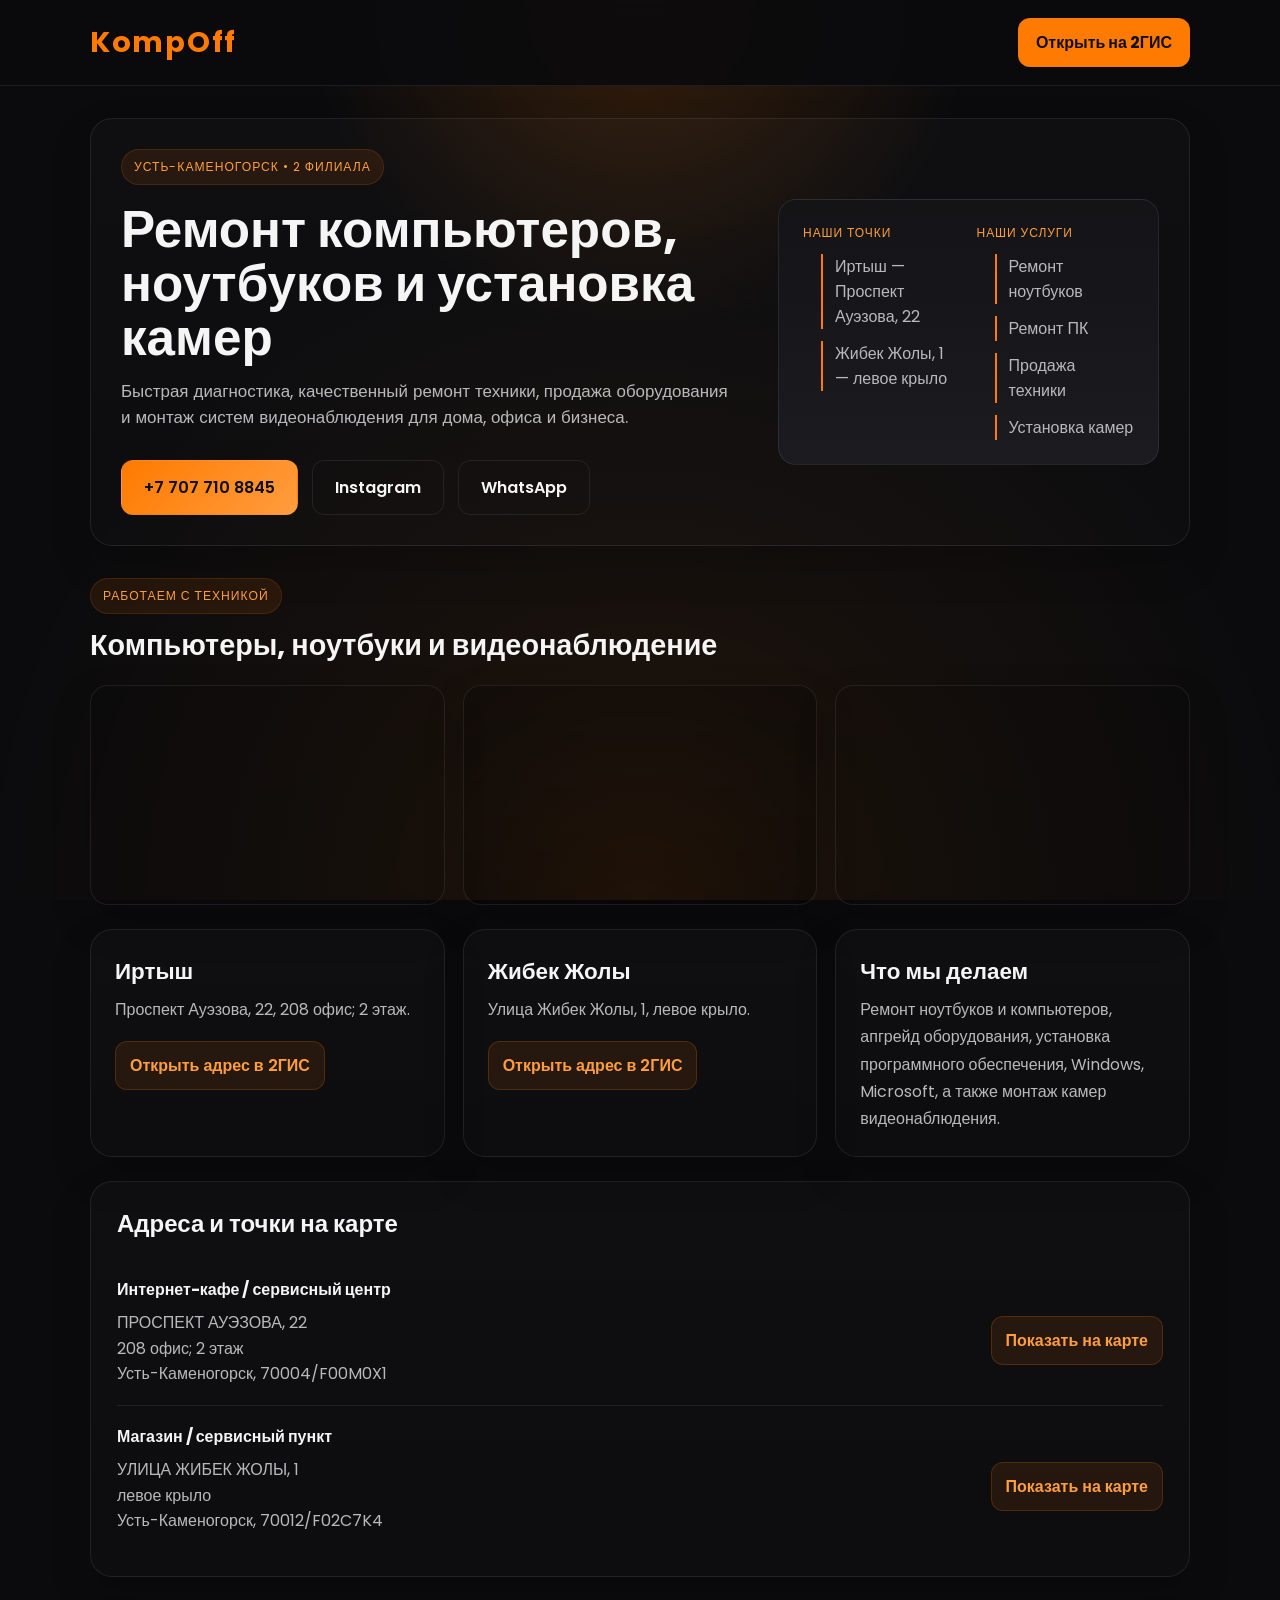
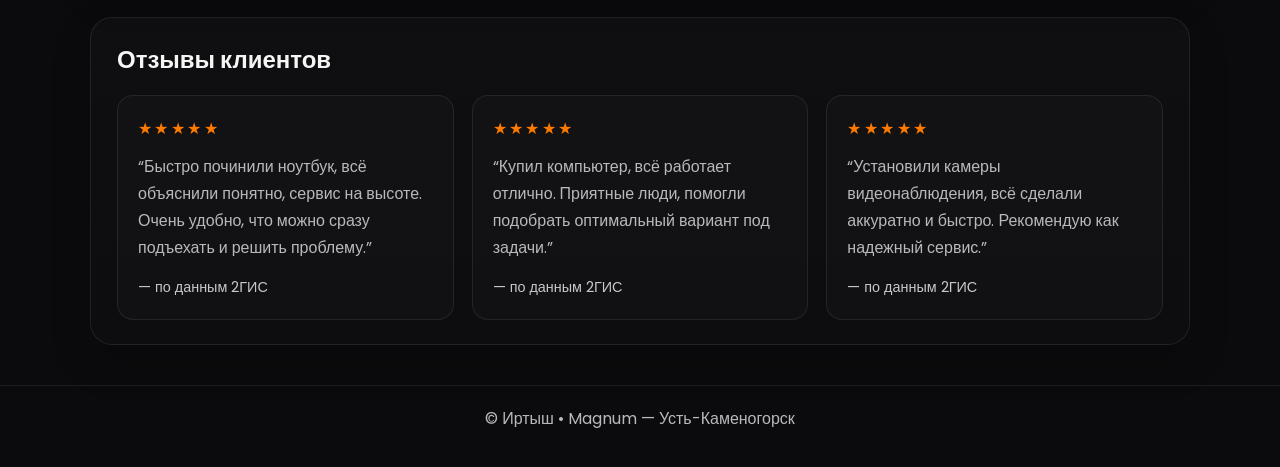
==== index.html @ 5b7d8a57 "Add files via upload" ====
<!doctype html>
<html lang="ru">
<head>
  <meta charset="utf-8">
  <meta name="viewport" content="width=device-width, initial-scale=1">
  <title>KompOff</title>
  <link rel="preconnect" href="https://fonts.googleapis.com">
  <link rel="preconnect" href="https://fonts.gstatic.com" crossorigin>
  <link href="https://fonts.googleapis.com/css2?family=Poppins:wght@300;400;600;700&display=swap" rel="stylesheet">
  <link rel="stylesheet" href="styles.css">
</head>
<body>
  <header class="topbar">
    <div class="container nav">
      <div class="brand">KompOff</div>
      <a class="call-btn" href="https://go.2gis.com/ii20y" target="_blank" rel="noreferrer">Открыть на 2ГИС</a>
    </div>
  </header>

  <main class="container">
    <section class="hero card">
      <div class="hero-copy">
        <span class="tag">Усть-Каменогорск • 2 филиала</span>
        <h1>Ремонт компьютеров, ноутбуков и установка камер</h1>
        <p>
          Быстрая диагностика, качественный ремонт техники, продажа оборудования и монтаж систем видеонаблюдения для дома, офиса и бизнеса.
        </p>
        <div class="actions">
          <a class="btn primary" href="tel:+77077108845">+7 707 710 8845</a>
          <a class="btn secondary" href="https://www.instagram.com/kompoff_ukg?igsi=MTZrczJrdXZyaGUwdg==" target="_blank" rel="noreferrer">Instagram</a>
          <a class="btn secondary" href="http://wa.me/77077108845" target="_blank" rel="noreferrer">WhatsApp</a>
        </div>
      </div>
      <div class="hero-panel">
        <div class="panel-box split">
          <div class="points">
            <div class="mini-label">Наши точки</div>
            <ul>
              <li>Иртыш — Проспект Ауэзова, 22</li>
              <li>Жибек Жолы, 1 — левое крыло</li>
            </ul>
          </div>
          <div class="services-list">
            <div class="mini-label">Наши услуги</div>
            <ul>
              <li>Ремонт ноутбуков</li>
              <li>Ремонт ПК</li>
              <li>Продажа техники</li>
              <li>Установка камер</li>
            </ul>
          </div>
        </div>
      </div>
    </section>

    <section class="gallery-wrap">
      <div class="section-heading">
        <span class="tag">Работаем с техникой</span>
        <h2>Компьютеры, ноутбуки и видеонаблюдение</h2>
      </div>
      <div class="gallery-grid">
        <div class="gallery-card image-card image-one"></div>
        <div class="gallery-card image-card image-two"></div>
        <div class="gallery-card image-card image-three"></div>
      </div>
    </section>

    <section class="cards-grid">
      <article class="card feature">
        <h3>Иртыш</h3>
        <p>Проспект Ауэзова, 22, 208 офис; 2 этаж.</p>
        <a class="mini-link" href="https://go.2gis.com/ii20y" target="_blank" rel="noreferrer">Открыть адрес в 2ГИС</a>
      </article>
      <article class="card feature">
        <h3>Жибек Жолы</h3>
        <p>Улица Жибек Жолы, 1, левое крыло.</p>
        <a class="mini-link" href="https://go.2gis.com/LLdqb" target="_blank" rel="noreferrer">Открыть адрес в 2ГИС</a>
      </article>
      <article class="card feature">
        <h3>Что мы делаем</h3>
        <p>Ремонт ноутбуков и компьютеров, апгрейд оборудования, установка программного обеспечения, Windows, Microsoft, а также монтаж камер видеонаблюдения.</p>
      </article>
    </section>

    <section class="card location-box">
      <h2>Адреса и точки на карте</h2>

      <div class="location-item">
        <div>
          <strong>Интернет-кафе / сервисный центр</strong>
          <p>ПРОСПЕКТ АУЭЗОВА, 22<br>208 офис; 2 этаж<br>Усть-Каменогорск, 70004/F00M0X1</p>
        </div>
        <a class="map-btn" href="https://go.2gis.com/ii20y" target="_blank" rel="noreferrer">Показать на карте</a>
      </div>

      <div class="location-item">
        <div>
          <strong>Магазин / сервисный пункт</strong>
          <p>УЛИЦА ЖИБЕК ЖОЛЫ, 1<br>левое крыло<br>Усть-Каменогорск, 70012/F02C7K4</p>
        </div>
        <a class="map-btn" href="https://go.2gis.com/LLdqb" target="_blank" rel="noreferrer">Показать на карте</a>
      </div>
    </section>

    <section class="card reviews-box">
      <h2>Отзывы клиентов</h2>
      <div class="reviews-grid">
        <article class="review-card">
          <div class="stars">★★★★★</div>
          <p>“Быстро починили ноутбук, всё объяснили понятно, сервис на высоте. Очень удобно, что можно сразу подъехать и решить проблему.”</p>
          <span>— по данным 2ГИС</span>
        </article>
        <article class="review-card">
          <div class="stars">★★★★★</div>
          <p>“Купил компьютер, всё работает отлично. Приятные люди, помогли подобрать оптимальный вариант под задачи.”</p>
          <span>— по данным 2ГИС</span>
        </article>
        <article class="review-card">
          <div class="stars">★★★★★</div>
          <p>“Установили камеры видеонаблюдения, всё сделали аккуратно и быстро. Рекомендую как надежный сервис.”</p>
          <span>— по данным 2ГИС</span>
        </article>
      </div>
    </section>
  </main>

  <footer class="footer">
    <div class="container">© Иртыш • Magnum — Усть-Каменогорск</div>
  </footer>

  <script src="script.js"></script>
</body>
</html>
---- styles.css ----
:root {
  --bg: #0b0b0d;
  --panel: #141417;
  --panel-2: #1b1b20;
  --text: #f5f5f5;
  --muted: #b9b9bc;
  --accent: #ff7a00;
  --accent-2: #ff9d3f;
  --line: rgba(255,255,255,0.08);
}

* { box-sizing: border-box; }

html, body {
  margin: 0;
  min-height: 100%;
  background: var(--bg);
  color: var(--text);
  font-family: 'Poppins', sans-serif;
}

body {
  background:
    radial-gradient(circle at bottom, rgba(255,122,0,0.14), rgba(255,122,0,0.06) 20%, transparent 60%),
    radial-gradient(circle at top, rgba(255,122,0,0.18), transparent 30%),
    var(--bg);
  background-attachment: fixed;
}

.container {
  width: min(1100px, calc(100% - 32px));
  margin: 0 auto;
}

.topbar {
  border-bottom: 1px solid var(--line);
  background: rgba(11,11,13,0.9);
  position: sticky;
  top: 0;
  backdrop-filter: blur(10px);
}

.nav {
  display: flex;
  align-items: center;
  justify-content: space-between;
  padding: 18px 0;
}

.brand {
  font-size: 1.8rem;
  font-weight: 700;
  letter-spacing: 0.06em;
  color: var(--accent);
}

.call-btn, .btn, .map-btn, .mini-link {
  display: inline-flex;
  align-items: center;
  justify-content: center;
  text-decoration: none;
  border-radius: 12px;
  transition: transform 0.2s ease, opacity 0.2s ease;
}

.call-btn {
  background: var(--accent);
  color: #111;
  font-weight: 700;
  padding: 12px 18px;
}

.btn {
  padding: 14px 22px;
  font-weight: 600;
  border: 1px solid transparent;
}

.primary {
  background: linear-gradient(135deg, var(--accent), var(--accent-2));
  color: #111;
}

.secondary {
  color: var(--text);
  background: transparent;
  border-color: var(--line);
}

.map-btn, .mini-link {
  background: rgba(255, 122, 0, 0.1);
  color: var(--accent-2);
  border: 1px solid rgba(255, 122, 0, 0.2);
  padding: 11px 14px;
  font-weight: 600;
  margin-top: 16px;
}

.call-btn:hover, .btn:hover, .map-btn:hover, .mini-link:hover {
  transform: translateY(-1px);
}

.card {
  background: linear-gradient(180deg, rgba(255,255,255,0.02), rgba(255,255,255,0.01));
  border: 1px solid var(--line);
  border-radius: 22px;
  box-shadow: 0 18px 40px rgba(0,0,0,0.18);
}

.hero {
  margin-top: 32px;
  display: grid;
  grid-template-columns: 1.5fr 0.9fr;
  gap: 22px;
  padding: 30px;
}

.tag {
  display: inline-block;
  background: rgba(255,122,0,0.1);
  color: var(--accent-2);
  border: 1px solid rgba(255,122,0,0.15);
  border-radius: 999px;
  padding: 8px 12px;
  font-size: 0.76rem;
  letter-spacing: 0.08em;
  text-transform: uppercase;
}

.hero-copy h1 {
  font-size: clamp(2.4rem, 4vw, 4rem);
  line-height: 1.05;
  margin: 18px 0 14px;
}

.hero-copy p {
  margin: 0;
  color: var(--muted);
  max-width: 620px;
  font-size: 1.06rem;
}

.actions {
  display: flex;
  flex-wrap: wrap;
  gap: 14px;
  margin-top: 30px;
}

.hero-panel {
  display: flex;
  align-items: center;
  justify-content: center;
}

.panel-box {
  width: 100%;
  background: linear-gradient(180deg, var(--panel), var(--panel-2));
  border: 1px solid var(--line);
  border-radius: 18px;
  padding: 24px;
}

.panel-box.split{display:flex;gap:16px;align-items:flex-start}
.panel-box.split .points,.panel-box.split .services-list{flex:1}
.panel-box.split ul{margin:0;padding-left:18px;color:var(--muted)}

.mini-label {
  color: var(--accent-2);
  text-transform: uppercase;
  letter-spacing: 0.08em;
  font-size: 0.75rem;
  margin-bottom: 12px;
}

.panel-box ul {
  list-style: none;
  padding: 0;
  margin: 0;
  display: grid;
  gap: 12px;
  color: var(--text);
}

.panel-box li {
  border-left: 2px solid var(--accent);
  padding-left: 12px;
  color: var(--muted);
}

.cards-grid {
  display: grid;
  grid-template-columns: repeat(3, minmax(0, 1fr));
  gap: 18px;
  margin-top: 24px;
}

.gallery-wrap {
  margin-top: 32px;
}

.section-heading {
  margin-bottom: 18px;
}

.section-heading h2 {
  margin: 10px 0 0;
  font-size: clamp(1.8rem, 2vw, 2.6rem);
}

.gallery-grid {
  display: grid;
  grid-template-columns: repeat(3, minmax(0, 1fr));
  gap: 18px;
}

.image-card {
  min-height: 220px;
  border-radius: 18px;
  border: 1px solid var(--line);
  background-size: cover;
  background-position: center;
  box-shadow: 0 18px 40px rgba(0,0,0,0.18);
}

.image-one {
  background-image: linear-gradient(rgba(0,0,0,0.08), rgba(0,0,0,0.12)), url('https://masterpiecer-images.s3.yandex.net/6a438fa2766911eea7923a7ca4cc1bdc:upscaled');
}

.image-two {
  background-image: linear-gradient(rgba(0,0,0,0.18), rgba(0,0,0,0.30)), url('https://images.unsplash.com/photo-1517433456452-f9633a875f6f?auto=format&fit=crop&w=900&q=80');
}

.image-three {
  background-image: linear-gradient(rgba(0,0,0,0.08), rgba(0,0,0,0.12)), url('https://mobile-review.com/all/wp-content/uploads/2021/08/foto-cam-3.jpg');
}

.feature {
  padding: 24px;
}

.feature h3 {
  margin-top: 0;
  margin-bottom: 8px;
  font-size: 1.4rem;
}

.feature p {
  margin: 0;
  color: var(--muted);
  line-height: 1.7;
}

.mini-link {
  display: inline-block;
  margin-top: 18px;
}

.location-box,
.reviews-box {
  margin: 24px 0 40px;
  padding: 24px 26px;
}

.location-box h2,
.reviews-box h2 {
  margin-top: 0;
  margin-bottom: 18px;
}

.location-item {
  display: flex;
  justify-content: space-between;
  align-items: center;
  gap: 18px;
  padding: 18px 0;
  border-top: 1px solid var(--line);
}

.location-item:first-of-type {
  border-top: 0;
}

.location-item p {
  margin: 8px 0 0;
  color: var(--muted);
  line-height: 1.6;
}

.reviews-grid {
  display: grid;
  grid-template-columns: repeat(3, minmax(0, 1fr));
  gap: 18px;
}

.review-card {
  background: rgba(255,255,255,0.02);
  border: 1px solid var(--line);
  border-radius: 16px;
  padding: 20px;
}

.stars {
  color: var(--accent);
  letter-spacing: 0.15em;
  margin-bottom: 12px;
}

.review-card p {
  color: var(--muted);
  line-height: 1.7;
  margin: 0 0 12px;
}

.review-card span {
  color: var(--text);
  font-size: 0.9rem;
  opacity: 0.8;
}

.contact-box h2 {
  margin-top: 0;
  margin-bottom: 18px;
}

.contact-row {
  display: flex;
  align-items: center;
  justify-content: space-between;
  gap: 18px;
  padding: 14px 0;
  border-top: 1px solid var(--line);
}

.contact-row:first-of-type {
  border-top: none;
}

.contact-row span {
  color: var(--muted);
  min-width: 120px;
}

.contact-row a, .contact-row strong {
  color: var(--text);
  text-decoration: none;
  font-weight: 600;
}

.contact-row button {
  background: var(--accent);
  color: #111;
  border: none;
  border-radius: 10px;
  padding: 10px 14px;
  font-weight: 700;
  cursor: pointer;
}

.footer {
  border-top: 1px solid var(--line);
  padding: 20px 0 36px;
  color: var(--muted);
  text-align: center;
}

@media (max-width: 760px) {
  .hero {
    grid-template-columns: 1fr;
    padding: 22px 18px;
  }

  .cards-grid,
  .gallery-grid,
  .reviews-grid {
    grid-template-columns: 1fr;
  }

  .location-item {
    flex-direction: column;
    align-items: flex-start;
    gap: 12px;
  }

  .brand {
    font-size: 1.4rem;
  }
}
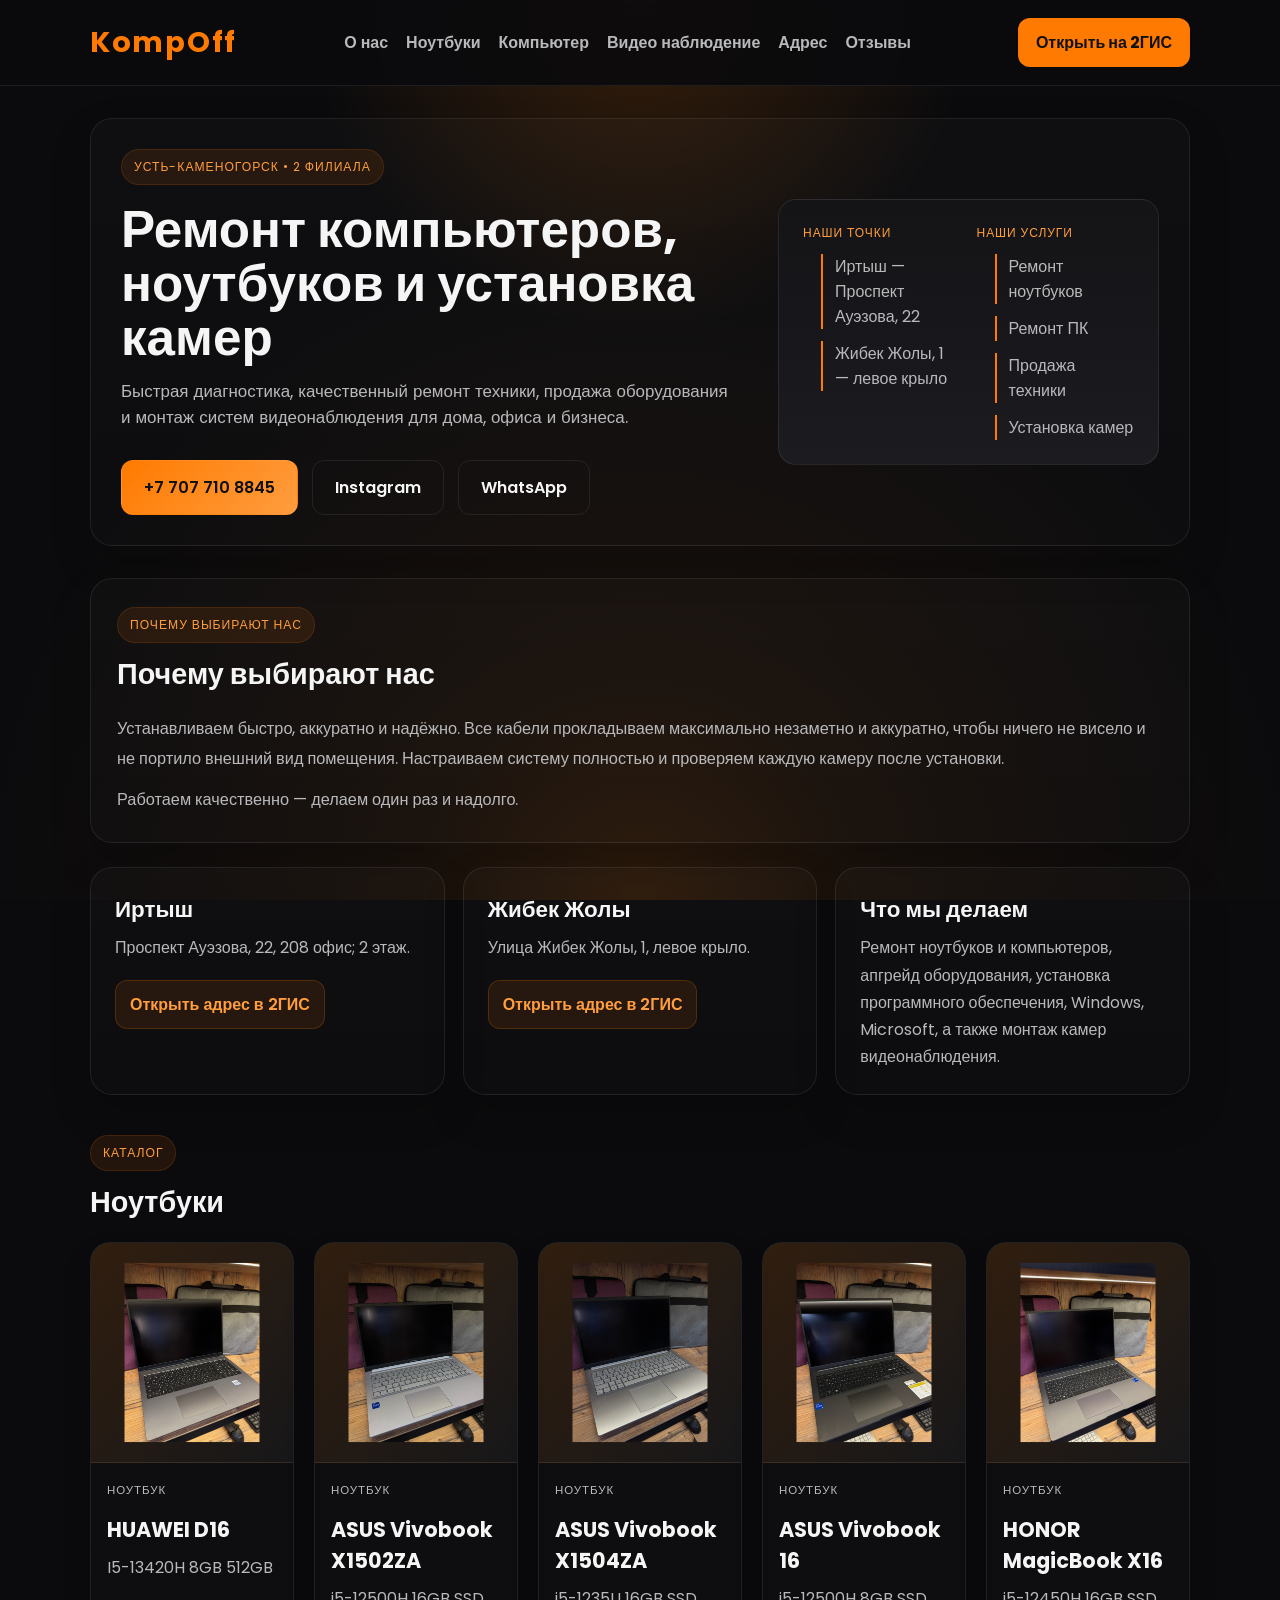
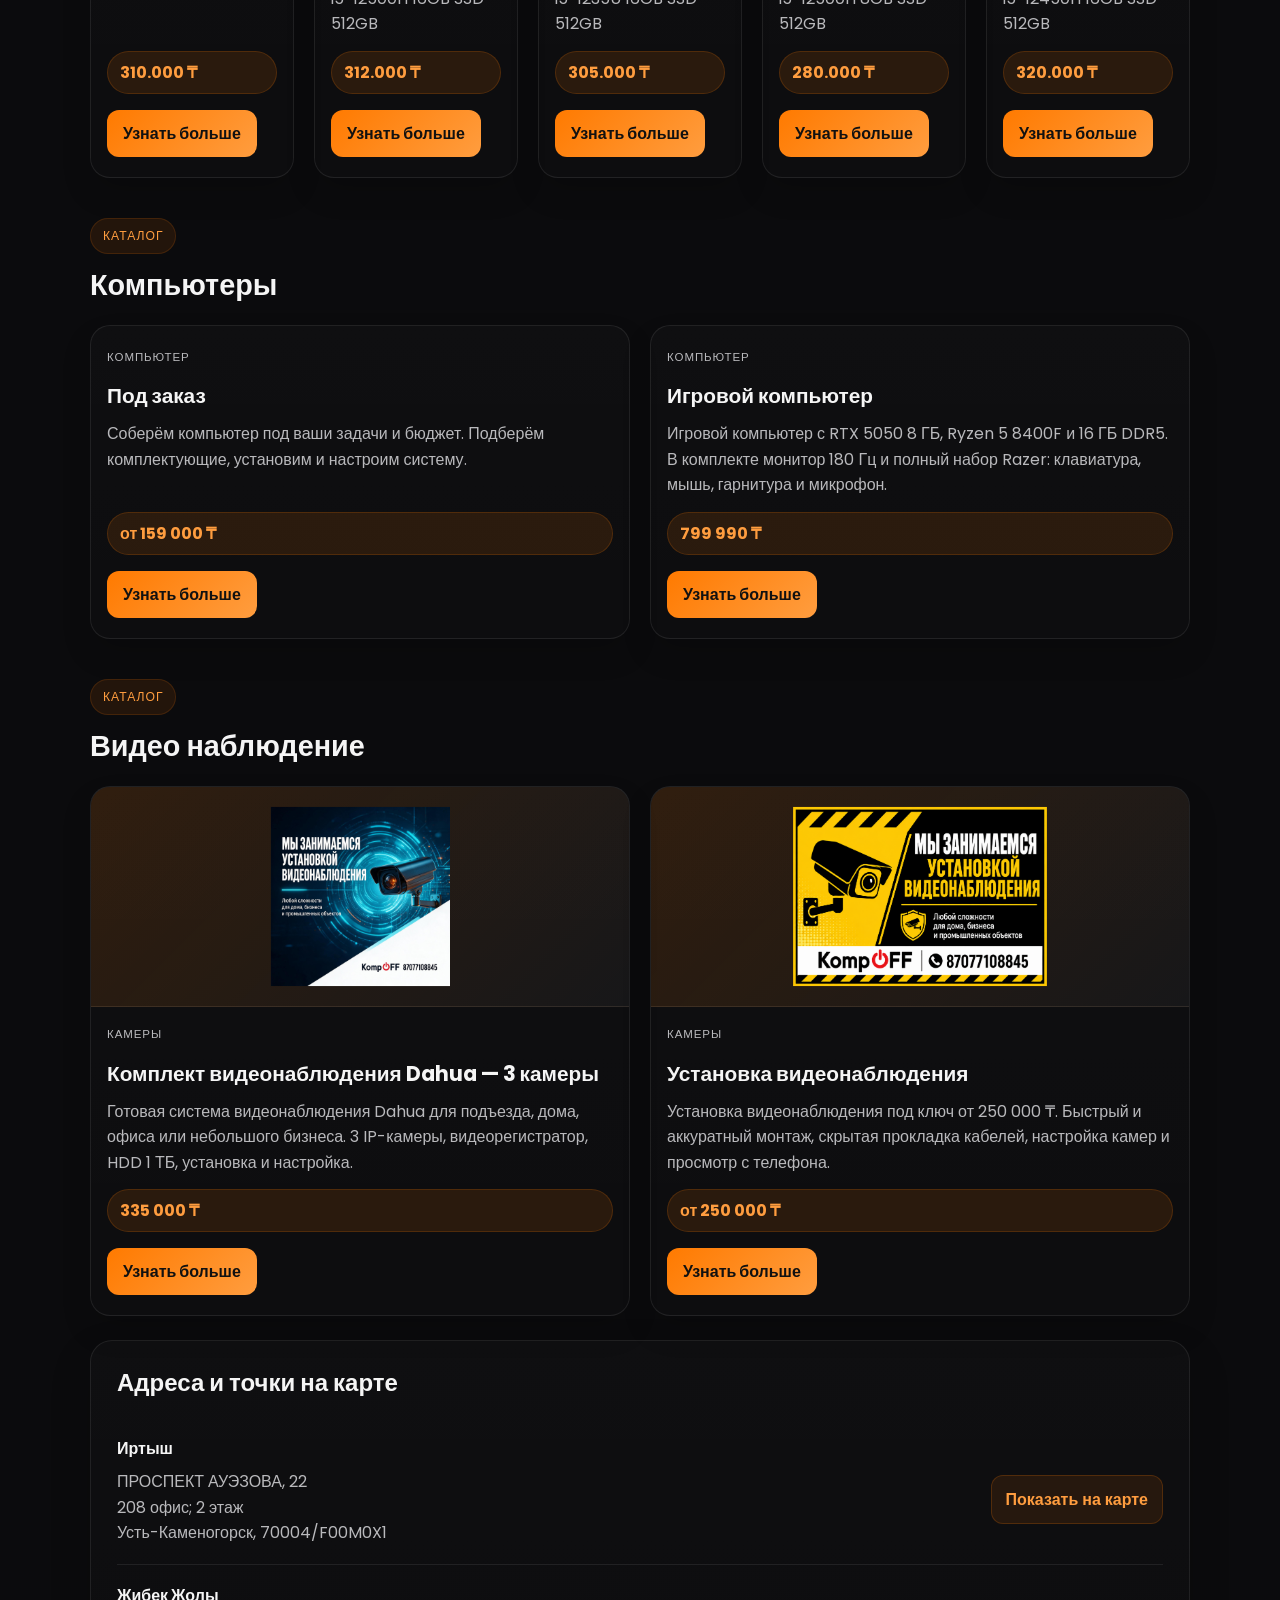
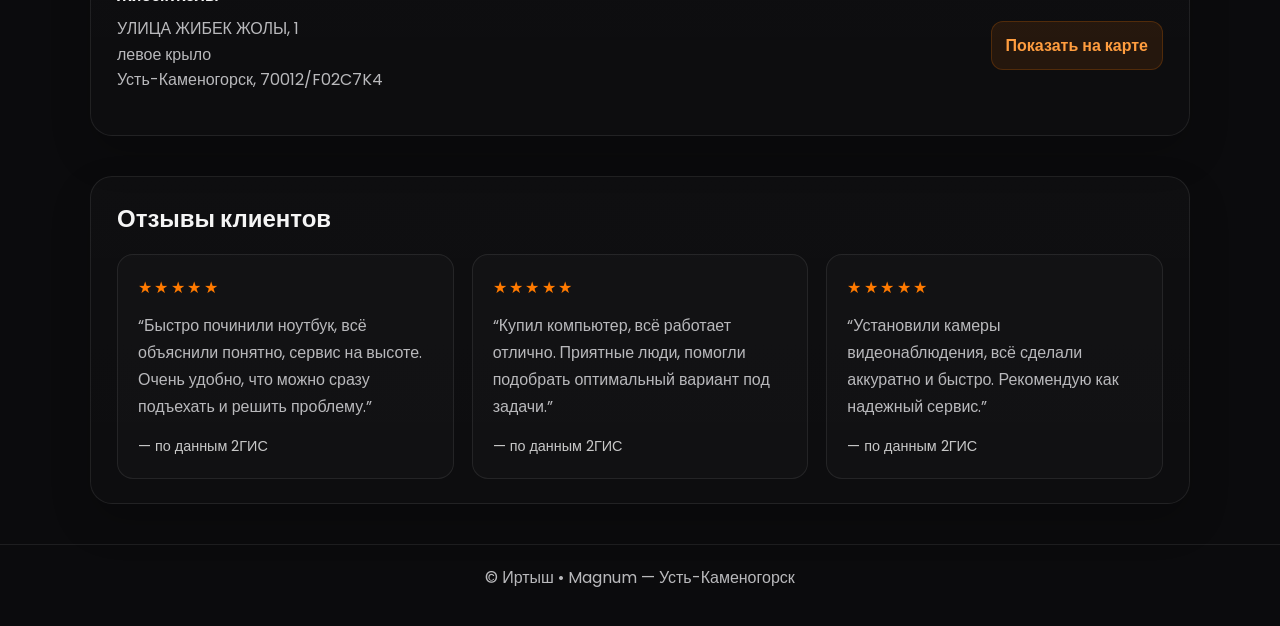
==== commit 06749d25: "Add files via upload" ====
--- a/index.html
+++ b/index.html
@@ -13,12 +13,20 @@
   <header class="topbar">
     <div class="container nav">
       <div class="brand">KompOff</div>
+      <nav class="main-nav" aria-label="Основная навигация">
+        <a href="#about">О нас</a>
+        <a href="#laptops">Ноутбуки</a>
+        <a href="#computers">Компьютер</a>
+        <a href="#cctv">Видео наблюдение</a>
+        <a href="#location">Адрес</a>
+        <a href="#reviews">Отзывы</a>
+      </nav>
       <a class="call-btn" href="https://go.2gis.com/ii20y" target="_blank" rel="noreferrer">Открыть на 2ГИС</a>
     </div>
   </header>
 
   <main class="container">
-    <section class="hero card">
+    <section id="about" class="hero card">
       <div class="hero-copy">
         <span class="tag">Усть-Каменогорск • 2 филиала</span>
         <h1>Ремонт компьютеров, ноутбуков и установка камер</h1>
@@ -53,15 +61,15 @@
       </div>
     </section>
 
-    <section class="gallery-wrap">
-      <div class="section-heading">
-        <span class="tag">Работаем с техникой</span>
-        <h2>Компьютеры, ноутбуки и видеонаблюдение</h2>
-      </div>
-      <div class="gallery-grid">
-        <div class="gallery-card image-card image-one"></div>
-        <div class="gallery-card image-card image-two"></div>
-        <div class="gallery-card image-card image-three"></div>
+    <section class="card why-us">
+
+      <div class="section-heading">
+        <span class="tag">Почему выбирают нас</span>
+        <h2>Почему выбирают нас</h2>
+      </div>
+      <div class="why-us-content">
+        <p>Устанавливаем быстро, аккуратно и надёжно. Все кабели прокладываем максимально незаметно и аккуратно, чтобы ничего не висело и не портило внешний вид помещения. Настраиваем систему полностью и проверяем каждую камеру после установки.</p>
+        <p>Работаем качественно — делаем один раз и надолго.</p>
       </div>
     </section>
 
@@ -69,12 +77,12 @@
       <article class="card feature">
         <h3>Иртыш</h3>
         <p>Проспект Ауэзова, 22, 208 офис; 2 этаж.</p>
-        <a class="mini-link" href="https://go.2gis.com/ii20y" target="_blank" rel="noreferrer">Открыть адрес в 2ГИС</a>
+        <a class="mini-link" href="https://go.2gis.com/LLdqb" target="_blank" rel="noreferrer">Открыть адрес в 2ГИС</a>
       </article>
       <article class="card feature">
         <h3>Жибек Жолы</h3>
         <p>Улица Жибек Жолы, 1, левое крыло.</p>
-        <a class="mini-link" href="https://go.2gis.com/LLdqb" target="_blank" rel="noreferrer">Открыть адрес в 2ГИС</a>
+        <a class="mini-link" href="https://go.2gis.com/ii20y" target="_blank" rel="noreferrer">Открыть адрес в 2ГИС</a>
       </article>
       <article class="card feature">
         <h3>Что мы делаем</h3>
@@ -82,27 +90,183 @@
       </article>
     </section>
 
-    <section class="card location-box">
+    <section id="laptops" class="product-section">
+      <div class="section-heading">
+        <span class="tag">Каталог</span>
+        <h2>Ноутбуки</h2>
+      </div>
+
+      <div class="product-grid product-grid-laptops">
+        <article class="product-card">
+          <div class="product-image">
+            <img class="product-photo" src="assets/IMG_2234.jpg" alt="HUAWEI D16">
+          </div>
+          <div class="product-meta">
+            <p class="product-label">Ноутбук</p>
+            <h3>HUAWEI D16</h3>
+            <p>I5-13420H 8GB 512GB</p>
+            <div class="product-price">310.000 ₸</div>
+            <div class="product-actions">
+              <a class="product-btn" href="huawei-d16.html">Узнать больше</a>
+            </div>
+          </div>
+        </article>
+
+        <article class="product-card">
+          <div class="product-image">
+            <img class="product-photo" src="assets/IMG_2233.jpg" alt="ASUS Vivobook X1502ZA">
+          </div>
+          <div class="product-meta">
+            <p class="product-label">Ноутбук</p>
+            <h3>ASUS Vivobook X1502ZA</h3>
+            <p>i5-12500H 16GB SSD 512GB</p>
+            <div class="product-price">312.000 ₸</div>
+            <div class="product-actions">
+              <a class="product-btn" href="asus-vivobook-x1502za.html">Узнать больше</a>
+            </div>
+          </div>
+        </article>
+
+        <article class="product-card">
+          <div class="product-image">
+            <img class="product-photo" src="assets/IMG_2231.jpg" alt="ASUS Vivobook X1504ZA">
+          </div>
+          <div class="product-meta">
+            <p class="product-label">Ноутбук</p>
+            <h3>ASUS Vivobook X1504ZA</h3>
+            <p>i5-1235U 16GB SSD 512GB</p>
+            <div class="product-price">305.000 ₸</div>
+            <div class="product-actions">
+              <a class="product-btn" href="asus-vivobook-x1504za.html">Узнать больше</a>
+            </div>
+          </div>
+        </article>
+
+        <article class="product-card">
+          <div class="product-image">
+            <img class="product-photo" src="assets/IMG_2229.jpg" alt="ASUS Vivobook 16">
+          </div>
+          <div class="product-meta">
+            <p class="product-label">Ноутбук</p>
+            <h3>ASUS Vivobook 16</h3>
+            <p>i5-12500H 8GB SSD 512GB</p>
+            <div class="product-price">280.000 ₸</div>
+            <div class="product-actions">
+              <a class="product-btn" href="asus-vivobook-16.html">Узнать больше</a>
+            </div>
+          </div>
+        </article>
+
+        <article class="product-card">
+          <div class="product-image">
+            <img class="product-photo" src="assets/IMG_2228.jpg" alt="HONOR MagicBook X16">
+          </div>
+          <div class="product-meta">
+            <p class="product-label">Ноутбук</p>
+            <h3>HONOR MagicBook X16</h3>
+            <p>i5-12450H 16GB SSD 512GB</p>
+            <div class="product-price">320.000 ₸</div>
+            <div class="product-actions">
+              <a class="product-btn" href="honor-magicbook-x16.html">Узнать больше</a>
+            </div>
+          </div>
+        </article>
+      </div>
+    </section>
+
+    <section id="computers" class="product-section">
+      <div class="section-heading">
+        <span class="tag">Каталог</span>
+        <h2>Компьютеры</h2>
+      </div>
+
+      <div class="product-grid product-grid-computers">
+        <article class="product-card product-card-text-only">
+          <div class="product-meta">
+            <p class="product-label">Компьютер</p>
+            <h3>Под заказ</h3>
+            <p>Соберём компьютер под ваши задачи и бюджет. Подберём комплектующие, установим и настроим систему.</p>
+            <div class="product-price">от 159 000 ₸</div>
+            <div class="product-actions">
+              <a class="product-btn" href="computer-pod-zakaz.html">Узнать больше</a>
+            </div>
+          </div>
+        </article>
+
+        <article class="product-card product-card-text-only">
+          <div class="product-meta">
+            <p class="product-label">Компьютер</p>
+            <h3>Игровой компьютер</h3>
+            <p>Игровой компьютер с RTX 5050 8 ГБ, Ryzen 5 8400F и 16 ГБ DDR5. В комплекте монитор 180 Гц и полный набор Razer: клавиатура, мышь, гарнитура и микрофон.</p>
+            <div class="product-price">799 990 ₸</div>
+            <div class="product-actions">
+              <a class="product-btn" href="igrovoy-kompyuter.html">Узнать больше</a>
+            </div>
+          </div>
+        </article>
+      </div>
+    </section>
+
+    <section id="cctv" class="product-section">
+      <div class="section-heading">
+        <span class="tag">Каталог</span>
+        <h2>Видео наблюдение</h2>
+      </div>
+
+      <div class="product-grid product-grid-cctv">
+        <article class="product-card">
+          <div class="product-image">
+            <img class="product-photo" src="assets/IMG_2242.JPG" alt="Комплект видеонаблюдения Dahua — 3 камеры">
+          </div>
+          <div class="product-meta">
+            <p class="product-label">Камеры</p>
+            <h3>Комплект видеонаблюдения Dahua — 3 камеры</h3>
+            <p>Готовая система видеонаблюдения Dahua для подъезда, дома, офиса или небольшого бизнеса. 3 IP-камеры, видеорегистратор, HDD 1 ТБ, установка и настройка.</p>
+            <div class="product-price">335 000 ₸</div>
+            <div class="product-actions">
+              <a class="product-btn" href="dahua-3-kamery.html">Узнать больше</a>
+            </div>
+          </div>
+        </article>
+
+        <article class="product-card">
+          <div class="product-image">
+            <img class="product-photo" src="assets/F59FEB14-4A5E-401F-A14F-D2E7AB291D93.PNG" alt="Установка видеонаблюдения под ключ">
+          </div>
+          <div class="product-meta">
+            <p class="product-label">Камеры</p>
+            <h3>Установка видеонаблюдения</h3>
+            <p>Установка видеонаблюдения под ключ от 250 000 ₸. Быстрый и аккуратный монтаж, скрытая прокладка кабелей, настройка камер и просмотр с телефона.</p>
+            <div class="product-price">от 250 000 ₸</div>
+            <div class="product-actions">
+              <a class="product-btn" href="videonablyudenie-pod-klyuch.html">Узнать больше</a>
+            </div>
+          </div>
+        </article>
+      </div>
+    </section>
+
+    <section id="location" class="card location-box">
       <h2>Адреса и точки на карте</h2>
 
-      <div class="location-item">
+      <a class="location-item location-link" href="https://go.2gis.com/LLdqb" target="_blank" rel="noreferrer">
         <div>
-          <strong>Интернет-кафе / сервисный центр</strong>
+          <strong>Иртыш</strong>
           <p>ПРОСПЕКТ АУЭЗОВА, 22<br>208 офис; 2 этаж<br>Усть-Каменогорск, 70004/F00M0X1</p>
         </div>
-        <a class="map-btn" href="https://go.2gis.com/ii20y" target="_blank" rel="noreferrer">Показать на карте</a>
-      </div>
-
-      <div class="location-item">
+        <span class="map-btn">Показать на карте</span>
+      </a>
+
+      <a class="location-item location-link" href="https://go.2gis.com/ii20y" target="_blank" rel="noreferrer">
         <div>
-          <strong>Магазин / сервисный пункт</strong>
+          <strong>Жибек Жолы</strong>
           <p>УЛИЦА ЖИБЕК ЖОЛЫ, 1<br>левое крыло<br>Усть-Каменогорск, 70012/F02C7K4</p>
         </div>
-        <a class="map-btn" href="https://go.2gis.com/LLdqb" target="_blank" rel="noreferrer">Показать на карте</a>
-      </div>
-    </section>
-
-    <section class="card reviews-box">
+        <span class="map-btn">Показать на карте</span>
+      </a>
+    </section>
+
+    <section id="reviews" class="card reviews-box">
       <h2>Отзывы клиентов</h2>
       <div class="reviews-grid">
         <article class="review-card">
--- a/styles.css
+++ b/styles.css
@@ -38,13 +38,33 @@
   position: sticky;
   top: 0;
   backdrop-filter: blur(10px);
+  z-index: 10;
 }
 
 .nav {
   display: flex;
   align-items: center;
   justify-content: space-between;
+  gap: 18px;
   padding: 18px 0;
+}
+
+.main-nav {
+  display: flex;
+  align-items: center;
+  gap: 18px;
+  flex-wrap: wrap;
+}
+
+.main-nav a {
+  color: var(--muted);
+  text-decoration: none;
+  font-weight: 600;
+  transition: color 0.2s ease;
+}
+
+.main-nav a:hover {
+  color: var(--text);
 }
 
 .brand {
@@ -199,6 +219,27 @@
   margin-top: 32px;
 }
 
+.why-us {
+  margin-top: 32px;
+  padding: 28px 26px;
+}
+
+.why-us-content {
+  display: grid;
+  gap: 12px;
+}
+
+.why-us-content p {
+  margin: 0;
+  color: var(--muted);
+  line-height: 1.8;
+  font-size: 1.02rem;
+}
+
+.product-section {
+  margin-top: 40px;
+}
+
 .section-heading {
   margin-bottom: 18px;
 }
@@ -212,6 +253,128 @@
   display: grid;
   grid-template-columns: repeat(3, minmax(0, 1fr));
   gap: 18px;
+}
+
+.product-grid {
+  display: grid;
+  gap: 20px;
+}
+
+.product-grid-laptops {
+  grid-template-columns: repeat(5, minmax(0, 1fr));
+}
+
+.product-grid-computers {
+  grid-template-columns: repeat(2, minmax(0, 1fr));
+}
+
+.product-grid-cctv {
+  grid-template-columns: repeat(2, minmax(0, 1fr));
+}
+
+.product-card {
+  display: flex;
+  flex-direction: column;
+  height: 100%;
+  background: linear-gradient(180deg, rgba(255,255,255,0.02), rgba(255,255,255,0.01));
+  border: 1px solid var(--line);
+  border-radius: 20px;
+  overflow: hidden;
+  box-shadow: 0 15px 30px rgba(0,0,0,0.14);
+}
+
+.product-card-text-only .product-meta {
+  padding-top: 22px;
+}
+
+.product-image {
+  height: 220px;
+  display: flex;
+  align-items: center;
+  justify-content: center;
+  border-bottom: 1px solid var(--line);
+  background: linear-gradient(135deg, rgba(255,122,0,0.14), rgba(255,255,255,0.04));
+  overflow: hidden;
+  padding: 10px;
+}
+
+.product-photo {
+  display: block;
+  width: 100%;
+  height: 100%;
+  object-fit: contain;
+  object-position: center;
+  transform: scale(0.9);
+  transform-origin: center;
+}
+
+.gallery-empty {
+  min-height: 220px;
+  display: flex;
+  align-items: center;
+  justify-content: center;
+  background: linear-gradient(135deg, rgba(255,122,0,0.08), rgba(255,255,255,0.03));
+  border: 1px solid var(--line);
+  border-radius: 18px;
+  box-shadow: 0 18px 40px rgba(0,0,0,0.18);
+}
+
+.product-meta {
+  display: flex;
+  flex: 1;
+  flex-direction: column;
+  padding: 18px 16px 20px;
+}
+
+.product-label {
+  margin: 0 0 10px;
+  color: var(--accent-2);
+  font-size: 0.72rem;
+  letter-spacing: 0.08em;
+  text-transform: uppercase;
+}
+
+.product-meta h3 {
+  margin: 0 0 10px;
+  font-size: 1.3rem;
+}
+
+.product-meta p {
+  margin: 0 0 14px;
+  color: var(--muted);
+  line-height: 1.6;
+}
+
+.product-price {
+  display: inline-block;
+  background: rgba(255,122,0,0.12);
+  color: var(--accent-2);
+  border: 1px solid rgba(255,122,0,0.18);
+  border-radius: 999px;
+  padding: 8px 12px;
+  font-weight: 700;
+  margin-top: auto;
+}
+
+.product-actions {
+  margin-top: 16px;
+}
+
+.product-btn {
+  display: inline-flex;
+  align-items: center;
+  justify-content: center;
+  background: linear-gradient(135deg, var(--accent), var(--accent-2));
+  color: #111;
+  border-radius: 12px;
+  text-decoration: none;
+  font-weight: 700;
+  padding: 11px 16px;
+  transition: transform 0.2s ease;
+}
+
+.product-btn:hover {
+  transform: translateY(-1px);
 }
 
 .image-card {
@@ -275,6 +438,8 @@
   gap: 18px;
   padding: 18px 0;
   border-top: 1px solid var(--line);
+  color: inherit;
+  text-decoration: none;
 }
 
 .location-item:first-of-type {
@@ -285,6 +450,15 @@
   margin: 8px 0 0;
   color: var(--muted);
   line-height: 1.6;
+}
+
+.location-link {
+  transition: opacity 0.2s ease, transform 0.2s ease;
+}
+
+.location-link:hover {
+  opacity: 0.95;
+  transform: translateY(-1px);
 }
 
 .reviews-grid {
@@ -364,15 +538,32 @@
   text-align: center;
 }
 
+@media (max-width: 1100px) {
+  .product-grid-laptops {
+    grid-template-columns: repeat(3, minmax(0, 1fr));
+  }
+}
+
 @media (max-width: 760px) {
   .hero {
     grid-template-columns: 1fr;
     padding: 22px 18px;
   }
 
+  .nav {
+    flex-wrap: wrap;
+    justify-content: center;
+  }
+
+  .main-nav {
+    justify-content: center;
+  }
+
   .cards-grid,
   .gallery-grid,
-  .reviews-grid {
+  .reviews-grid,
+  .product-grid-laptops,
+  .product-grid-computers {
     grid-template-columns: 1fr;
   }
 
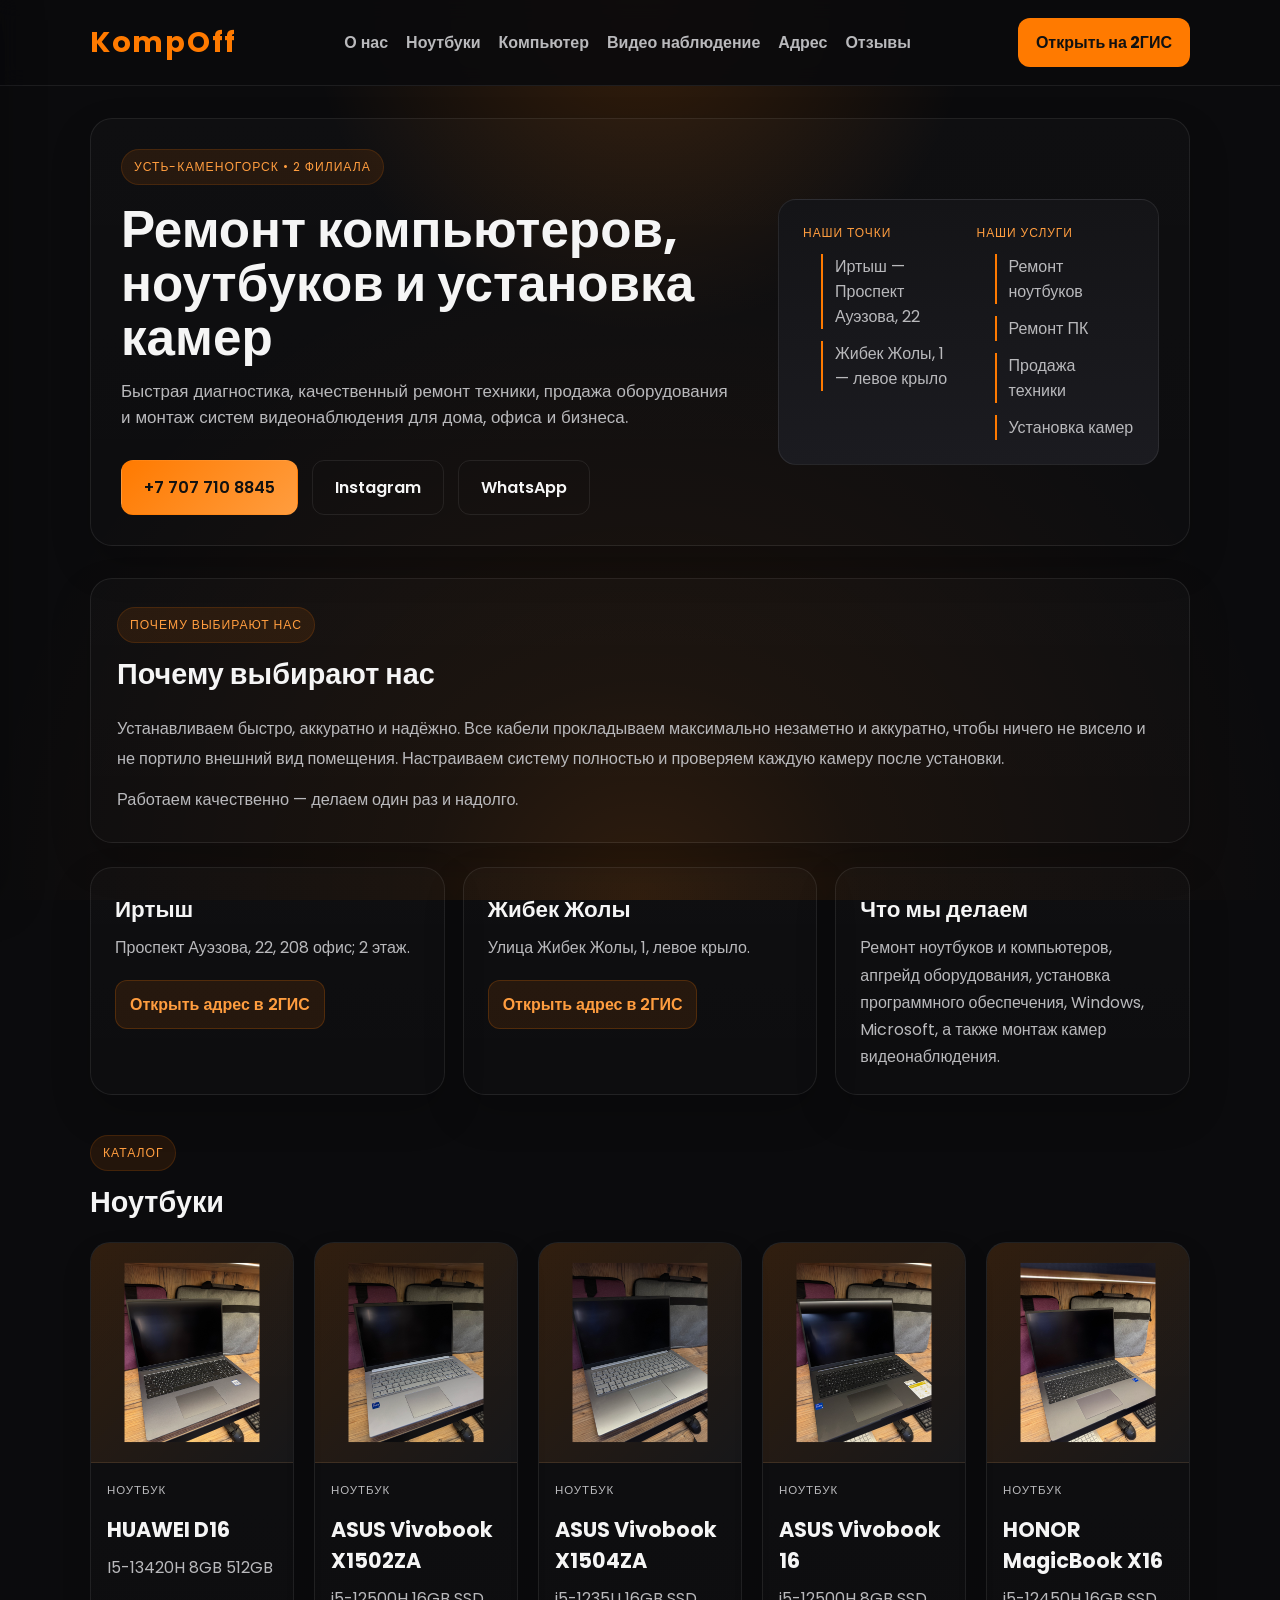
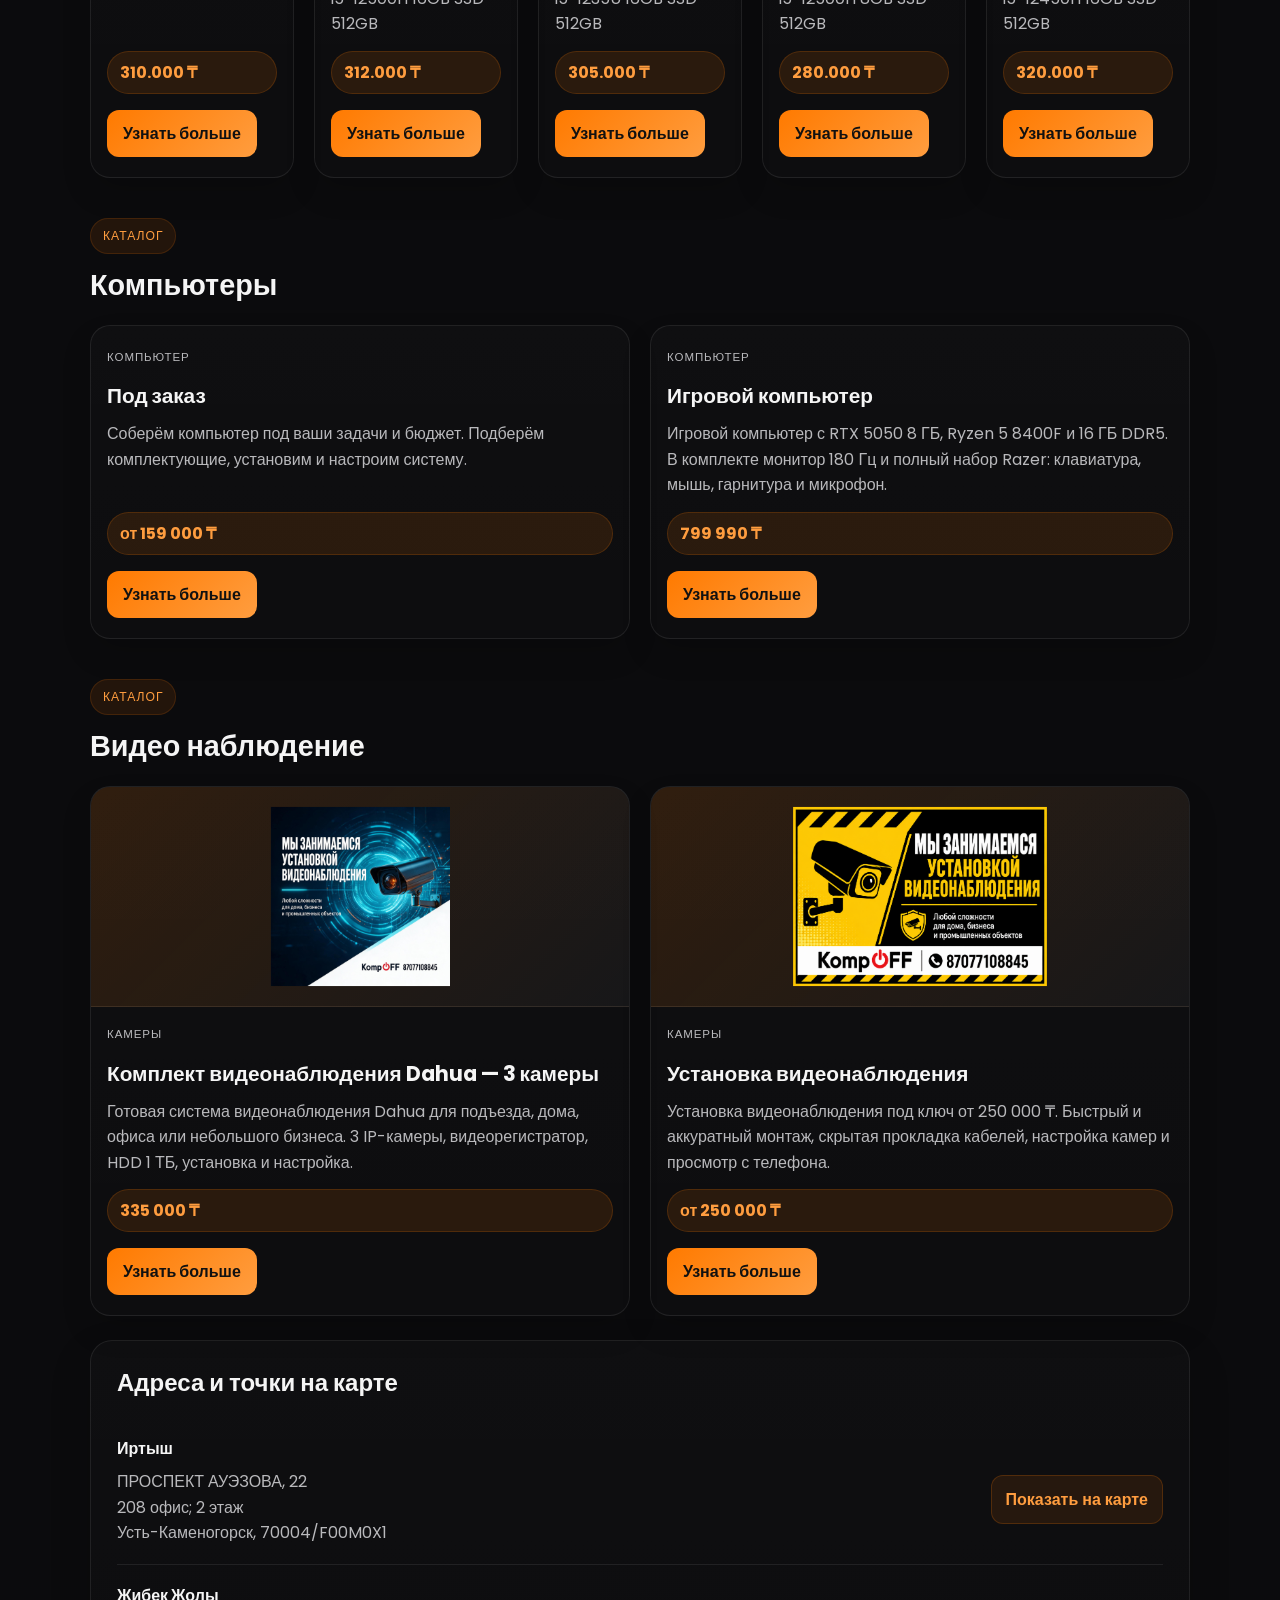
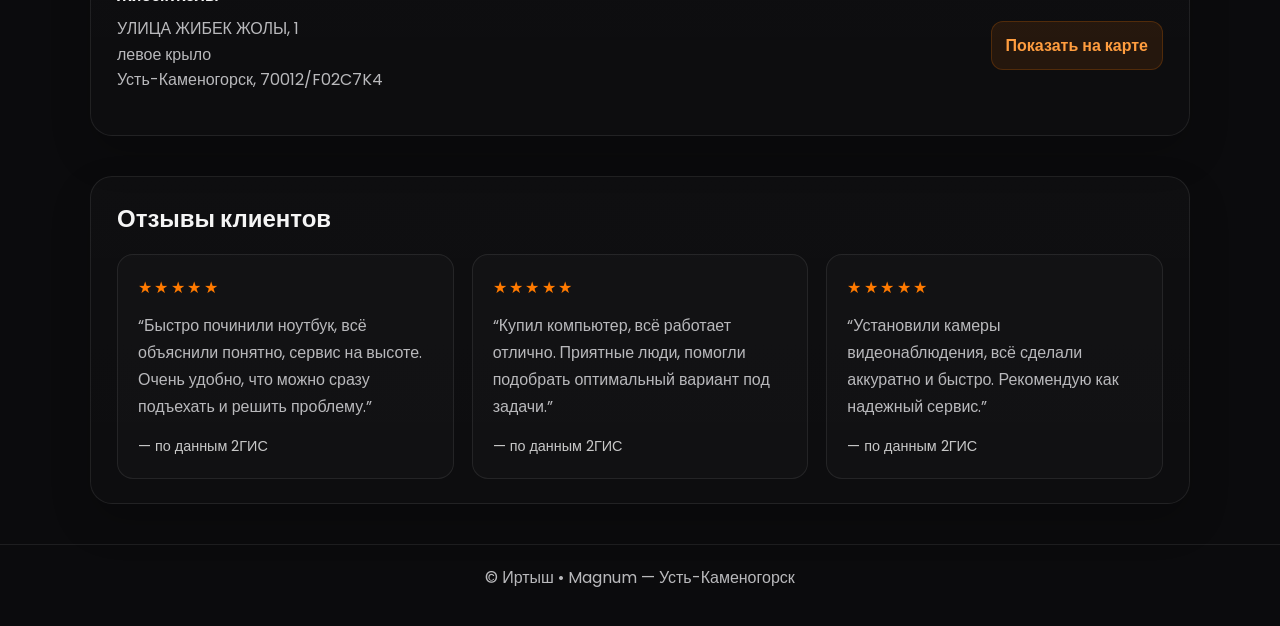
==== commit 85656df8: "Add files via upload" ====
--- a/index.html
+++ b/index.html
@@ -12,6 +12,11 @@
 <body>
   <header class="topbar">
     <div class="container nav">
+      <button class="mobile-menu-toggle" type="button" aria-label="Открыть меню" aria-expanded="false">
+        <span></span>
+        <span></span>
+        <span></span>
+      </button>
       <div class="brand">KompOff</div>
       <nav class="main-nav" aria-label="Основная навигация">
         <a href="#about">О нас</a>
@@ -22,6 +27,21 @@
         <a href="#reviews">Отзывы</a>
       </nav>
       <a class="call-btn" href="https://go.2gis.com/ii20y" target="_blank" rel="noreferrer">Открыть на 2ГИС</a>
+    </div>
+
+    <div class="mobile-menu-panel" id="mobileMenu">
+      <nav class="mobile-menu-nav" aria-label="Мобильная навигация">
+        <a href="#about">О нас</a>
+        <a href="#laptops">Ноутбуки</a>
+        <a href="#computers">Компьютер</a>
+        <a href="#cctv">Видео наблюдение</a>
+        <a href="#location">Адрес</a>
+        <a href="#reviews">Отзывы</a>
+        <a href="https://go.2gis.com/ii20y" target="_blank" rel="noreferrer">Открыть 2ГИС</a>
+        <a href="tel:+77077108845">Позвонить</a>
+        <a href="http://wa.me/77077108845" target="_blank" rel="noreferrer">WhatsApp</a>
+        <a href="https://www.instagram.com/kompoff_ukg?igsi=MTZrczJrdXZyaGUwdg==" target="_blank" rel="noreferrer">Instagram</a>
+      </nav>
     </div>
   </header>
 
--- a/styles.css
+++ b/styles.css
@@ -39,6 +39,17 @@
   top: 0;
   backdrop-filter: blur(10px);
   z-index: 10;
+  transition: transform 0.25s ease, opacity 0.25s ease;
+}
+
+.topbar.is-hidden {
+  transform: translateY(-120%);
+  opacity: 0;
+}
+
+.topbar.is-visible {
+  transform: translateY(0);
+  opacity: 1;
 }
 
 .nav {
@@ -81,6 +92,63 @@
   text-decoration: none;
   border-radius: 12px;
   transition: transform 0.2s ease, opacity 0.2s ease;
+}
+
+.mobile-menu-toggle {
+  display: none;
+  width: 42px;
+  height: 42px;
+  border: 1px solid var(--line);
+  border-radius: 12px;
+  background: rgba(255,255,255,0.02);
+  color: var(--text);
+  cursor: pointer;
+  padding: 9px 10px;
+  margin-right: auto;
+}
+
+.mobile-menu-toggle span {
+  display: block;
+  width: 100%;
+  height: 2px;
+  border-radius: 999px;
+  background: var(--text);
+  margin: 5px 0;
+}
+
+.mobile-menu-panel {
+  position: fixed;
+  top: 0;
+  left: 0;
+  width: min(82vw, 320px);
+  height: 100vh;
+  padding: 88px 18px 22px;
+  background: rgba(11, 11, 13, 0.97);
+  border-right: 1px solid var(--line);
+  box-shadow: 18px 0 40px rgba(0,0,0,0.25);
+  transform: translateX(-105%);
+  transition: transform 0.25s ease;
+  z-index: 25;
+}
+
+.mobile-menu-panel.is-open {
+  transform: translateX(0);
+}
+
+.mobile-menu-nav {
+  display: flex;
+  flex-direction: column;
+  gap: 12px;
+}
+
+.mobile-menu-nav a {
+  color: var(--text);
+  text-decoration: none;
+  border: 1px solid var(--line);
+  border-radius: 12px;
+  padding: 12px 14px;
+  background: rgba(255,255,255,0.02);
+  font-weight: 600;
 }
 
 .call-btn {
@@ -544,19 +612,46 @@
   }
 }
 
-@media (max-width: 760px) {
+@media (max-width: 560px) {
+  .mobile-menu-toggle {
+    display: inline-flex;
+    flex-direction: column;
+    align-items: center;
+    justify-content: center;
+  }
+
+  .main-nav {
+    display: none;
+  }
+
+  .call-btn {
+    display: none;
+  }
+
+  .topbar {
+    position: fixed;
+    left: 0;
+    right: 0;
+    top: 0;
+    width: 100%;
+    z-index: 30;
+  }
+
   .hero {
     grid-template-columns: 1fr;
     padding: 22px 18px;
+    margin-top: 88px;
   }
 
   .nav {
-    flex-wrap: wrap;
-    justify-content: center;
-  }
-
-  .main-nav {
-    justify-content: center;
+    flex-wrap: nowrap;
+    justify-content: space-between;
+  }
+
+  .brand {
+    order: 2;
+    margin-left: auto;
+    margin-right: auto;
   }
 
   .cards-grid,
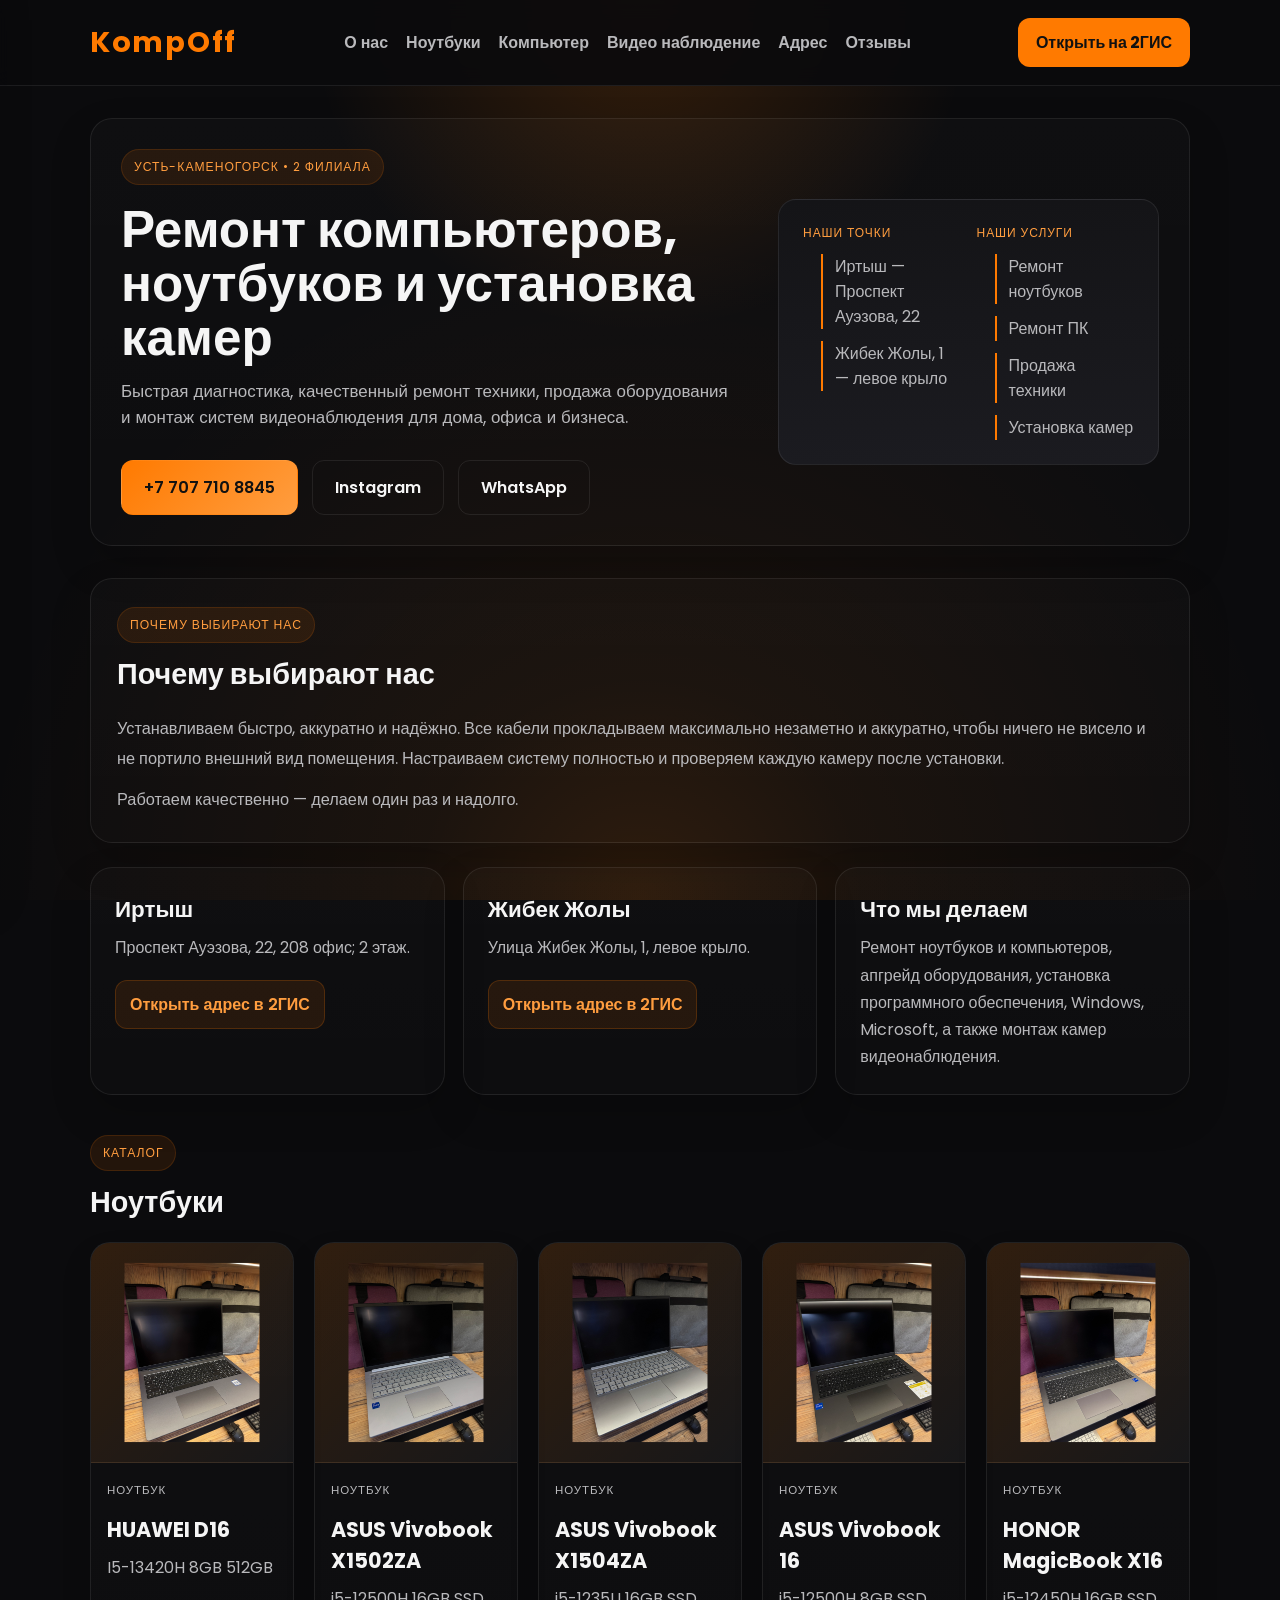
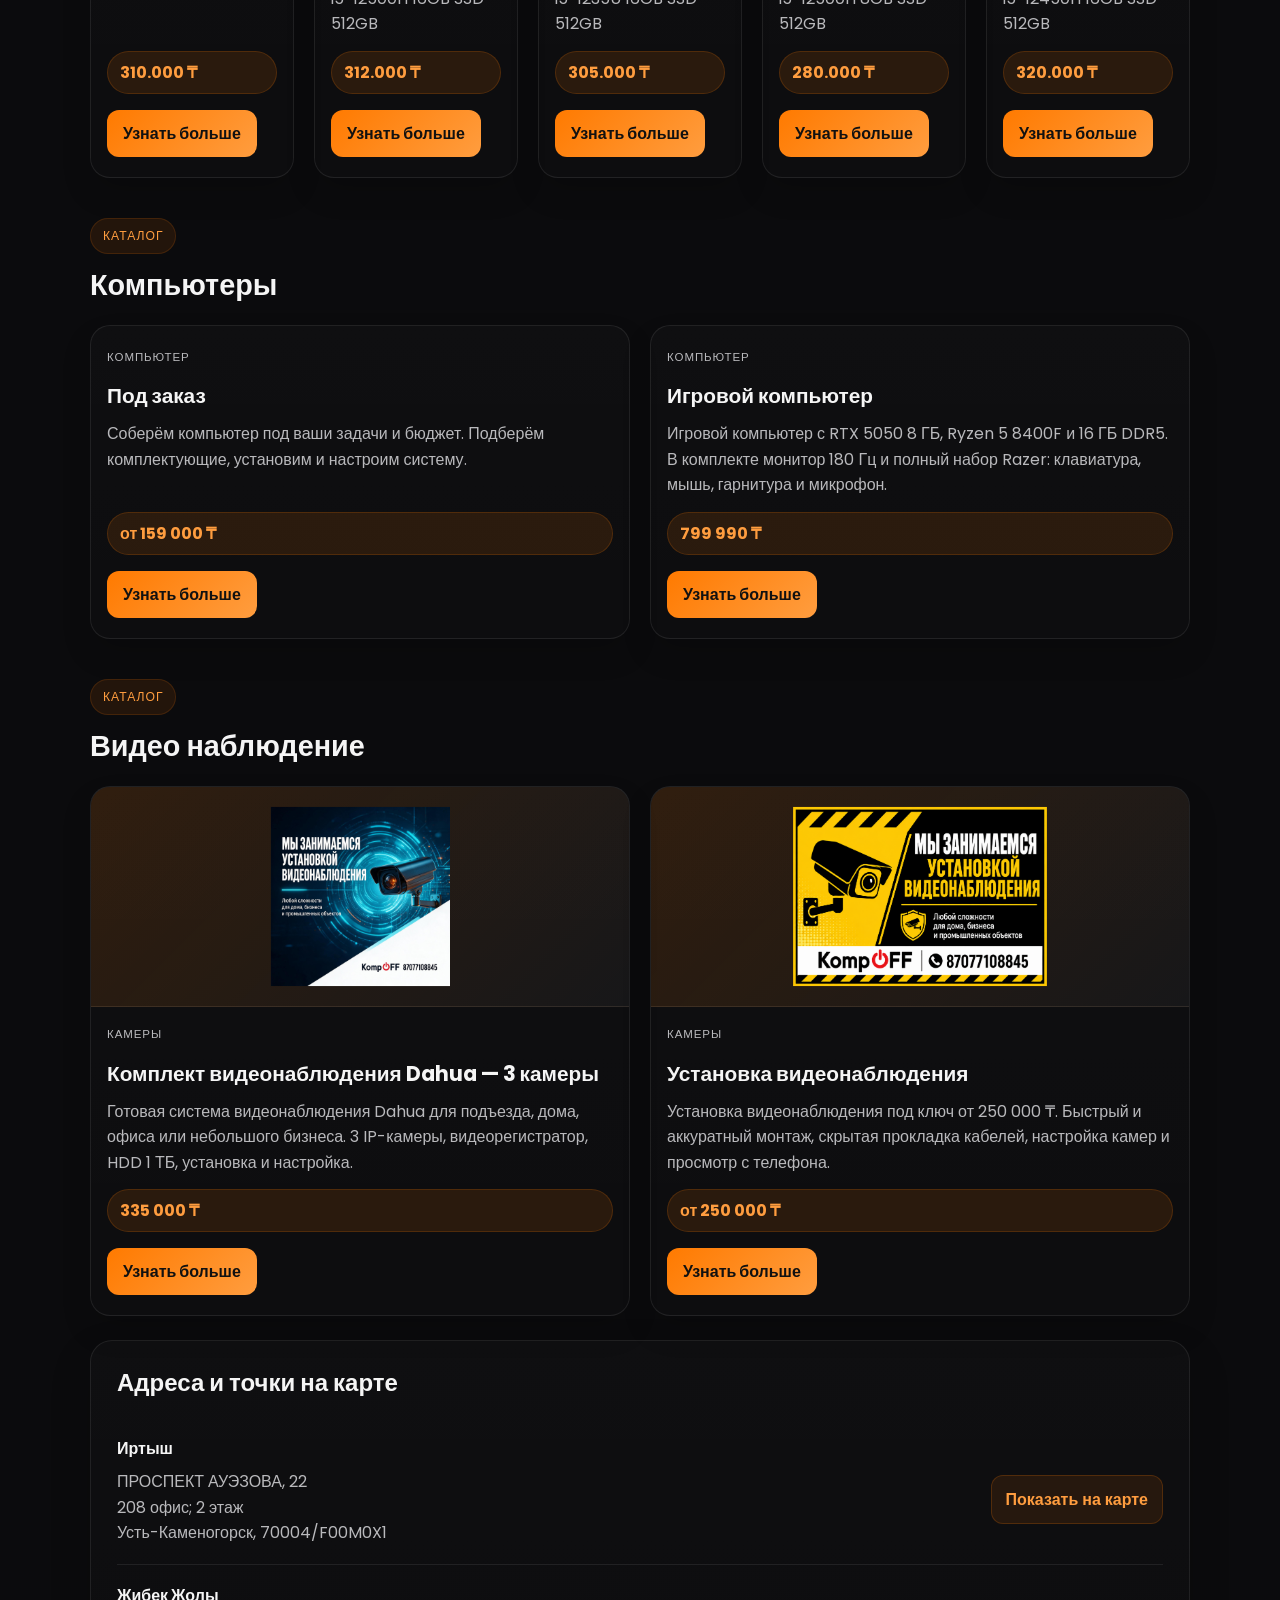
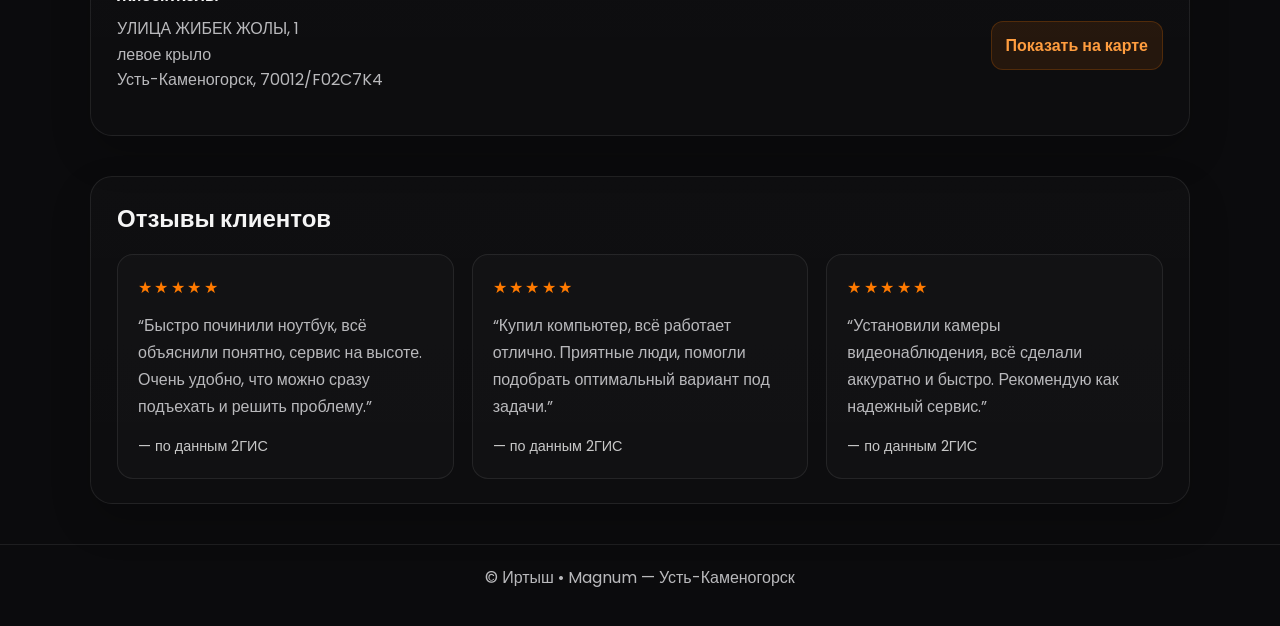
==== commit 32eeeb33: "Add files via upload" ====
--- a/index.html
+++ b/index.html
@@ -29,6 +29,7 @@
       <a class="call-btn" href="https://go.2gis.com/ii20y" target="_blank" rel="noreferrer">Открыть на 2ГИС</a>
     </div>
 
+    <div class="mobile-menu-backdrop" id="mobileMenuBackdrop"></div>
     <div class="mobile-menu-panel" id="mobileMenu">
       <nav class="mobile-menu-nav" aria-label="Мобильная навигация">
         <a href="#about">О нас</a>
--- a/styles.css
+++ b/styles.css
@@ -114,6 +114,21 @@
   border-radius: 999px;
   background: var(--text);
   margin: 5px 0;
+}
+
+.mobile-menu-backdrop {
+  position: fixed;
+  inset: 0;
+  background: rgba(8,8,10,0.5);
+  opacity: 0;
+  pointer-events: none;
+  transition: opacity 0.25s ease;
+  z-index: 24;
+}
+
+.mobile-menu-backdrop.is-visible {
+  opacity: 1;
+  pointer-events: auto;
 }
 
 .mobile-menu-panel {
@@ -126,8 +141,8 @@
   background: rgba(11, 11, 13, 0.97);
   border-right: 1px solid var(--line);
   box-shadow: 18px 0 40px rgba(0,0,0,0.25);
-  transform: translateX(-105%);
-  transition: transform 0.25s ease;
+  transform: translateX(-110%);
+  transition: transform 0.28s ease;
   z-index: 25;
 }
 
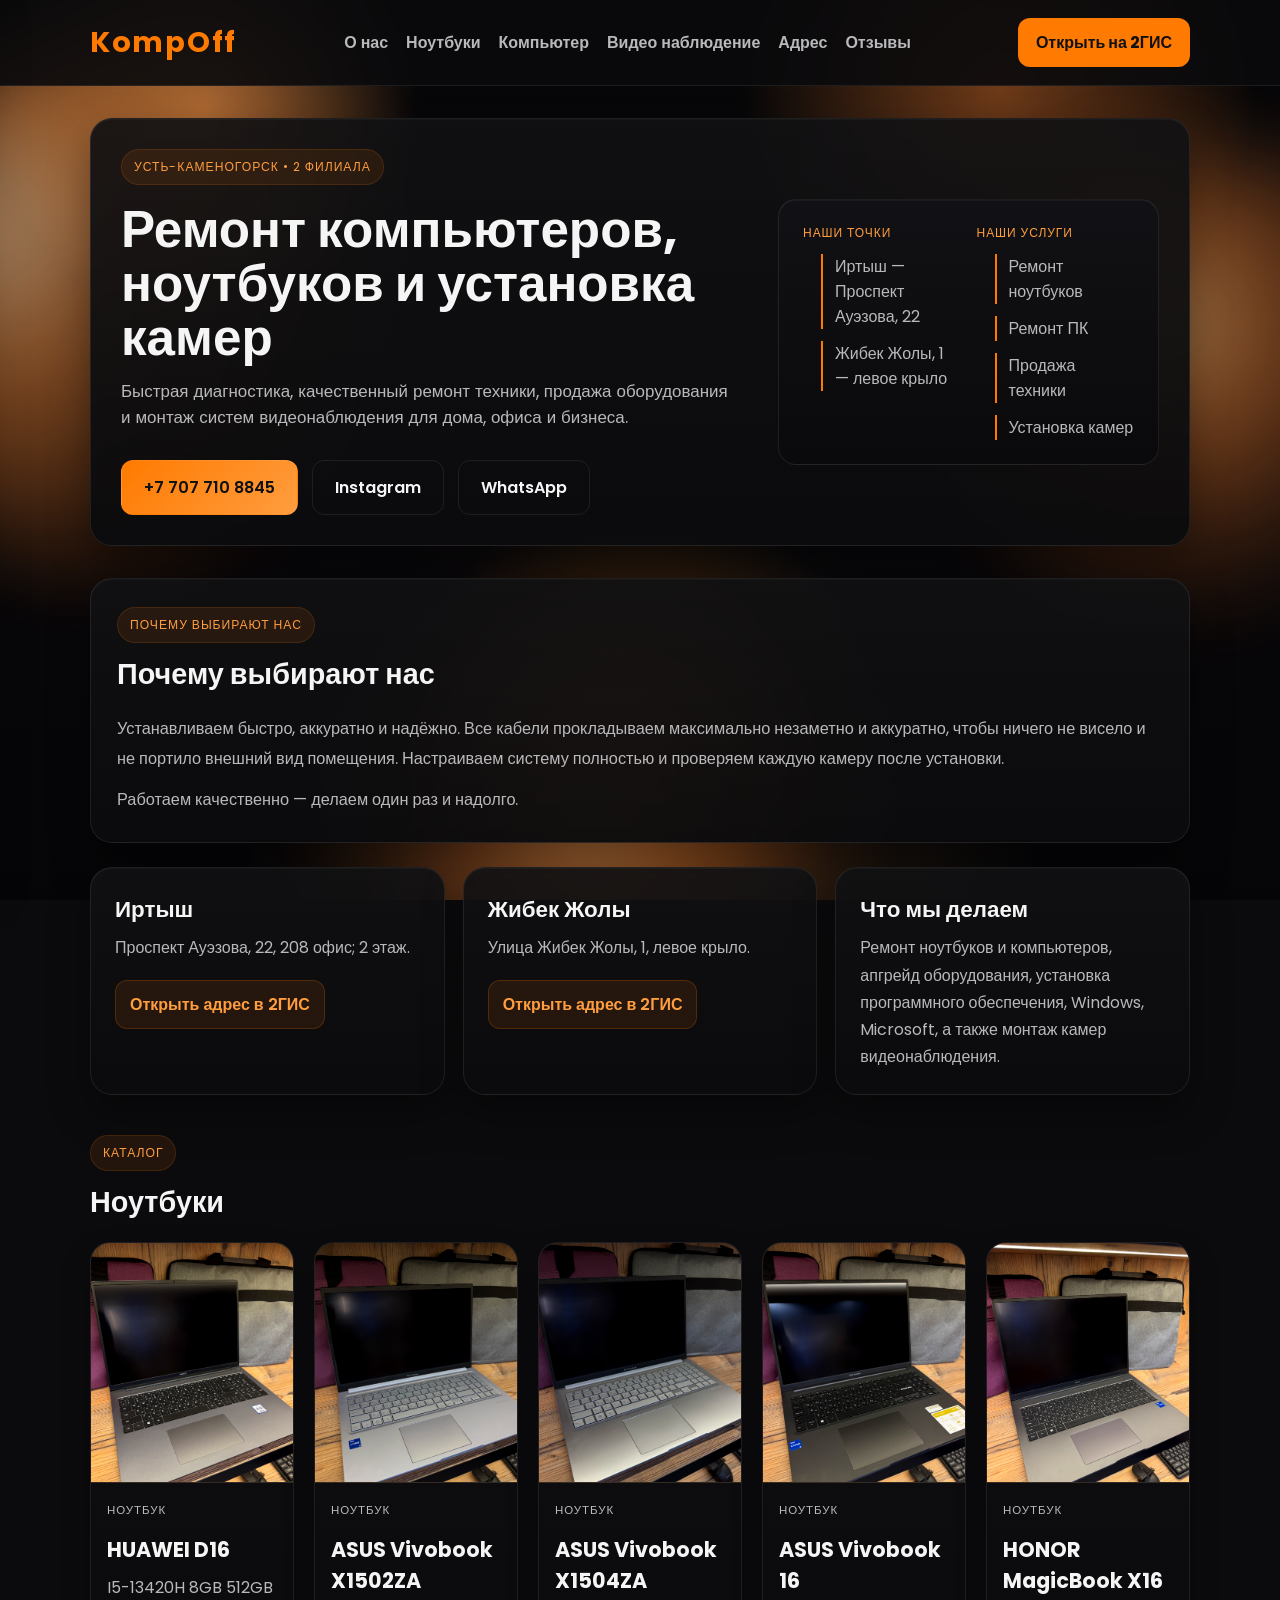
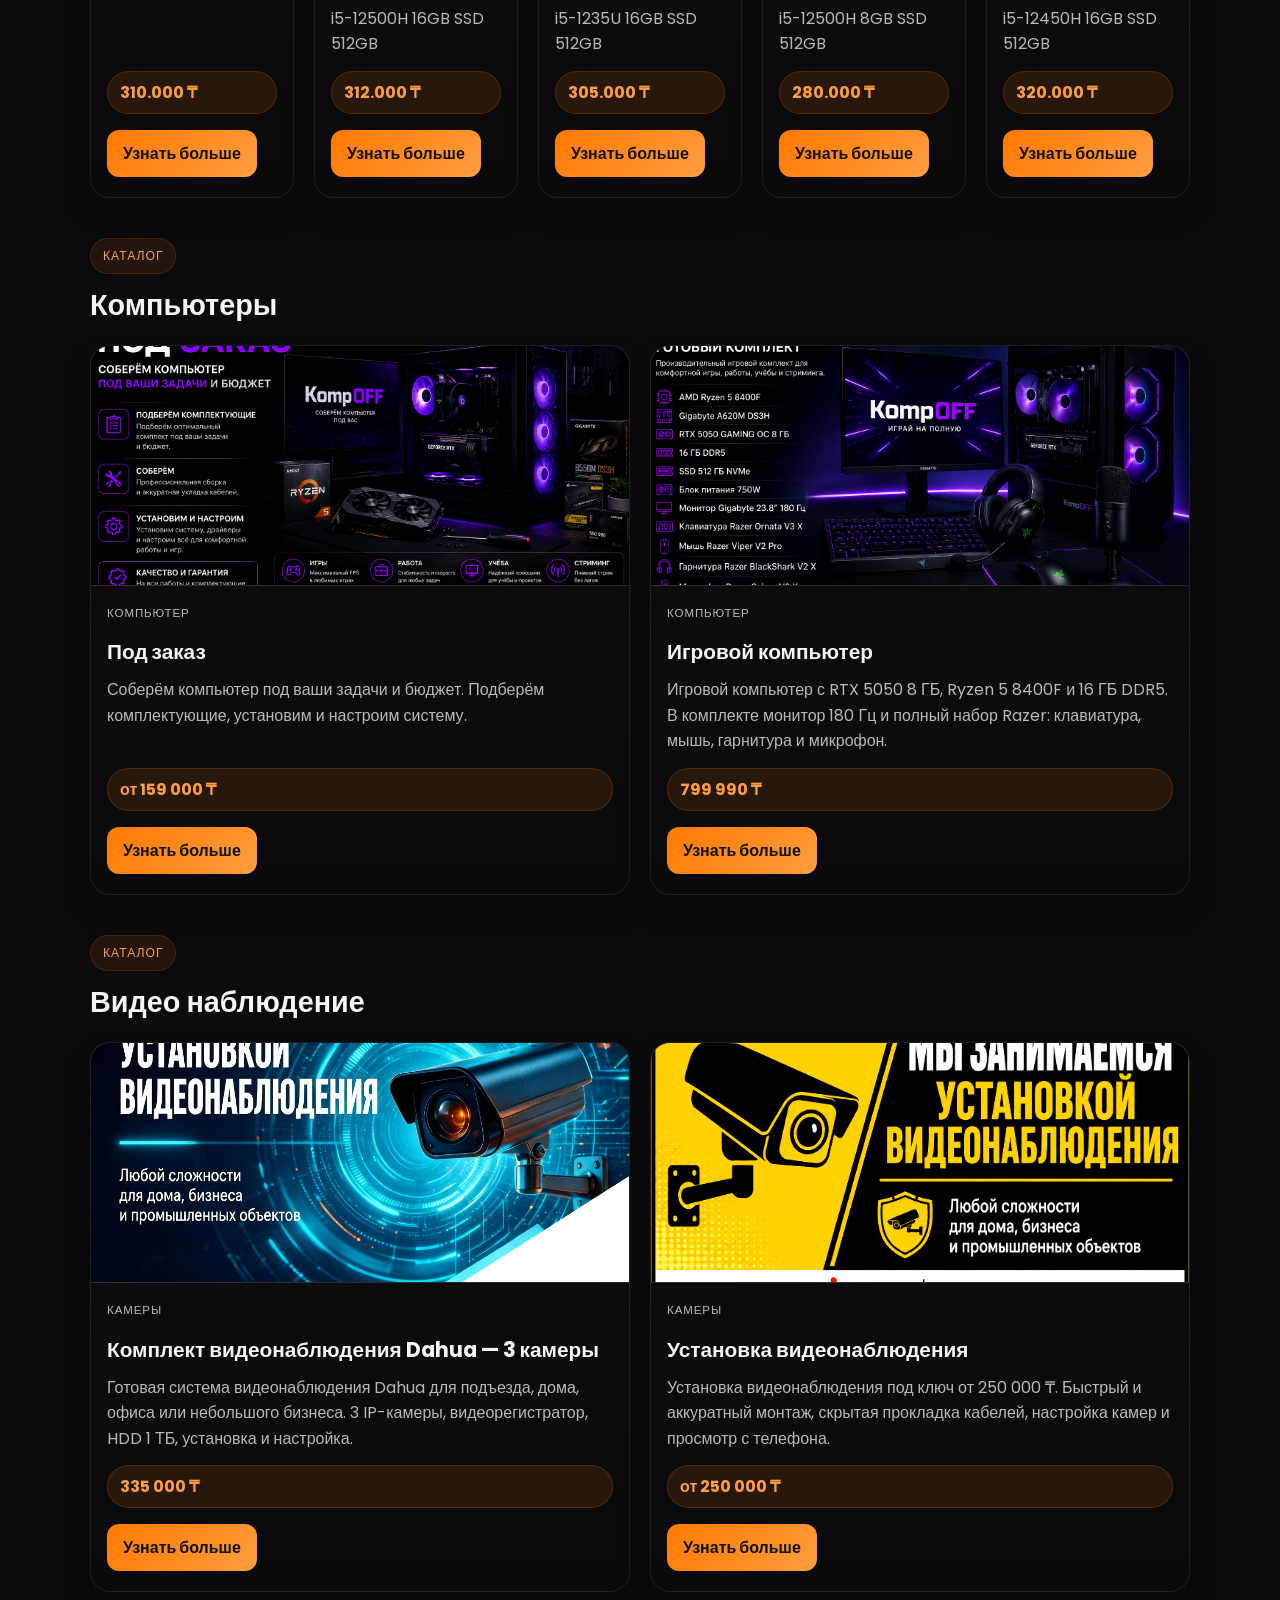
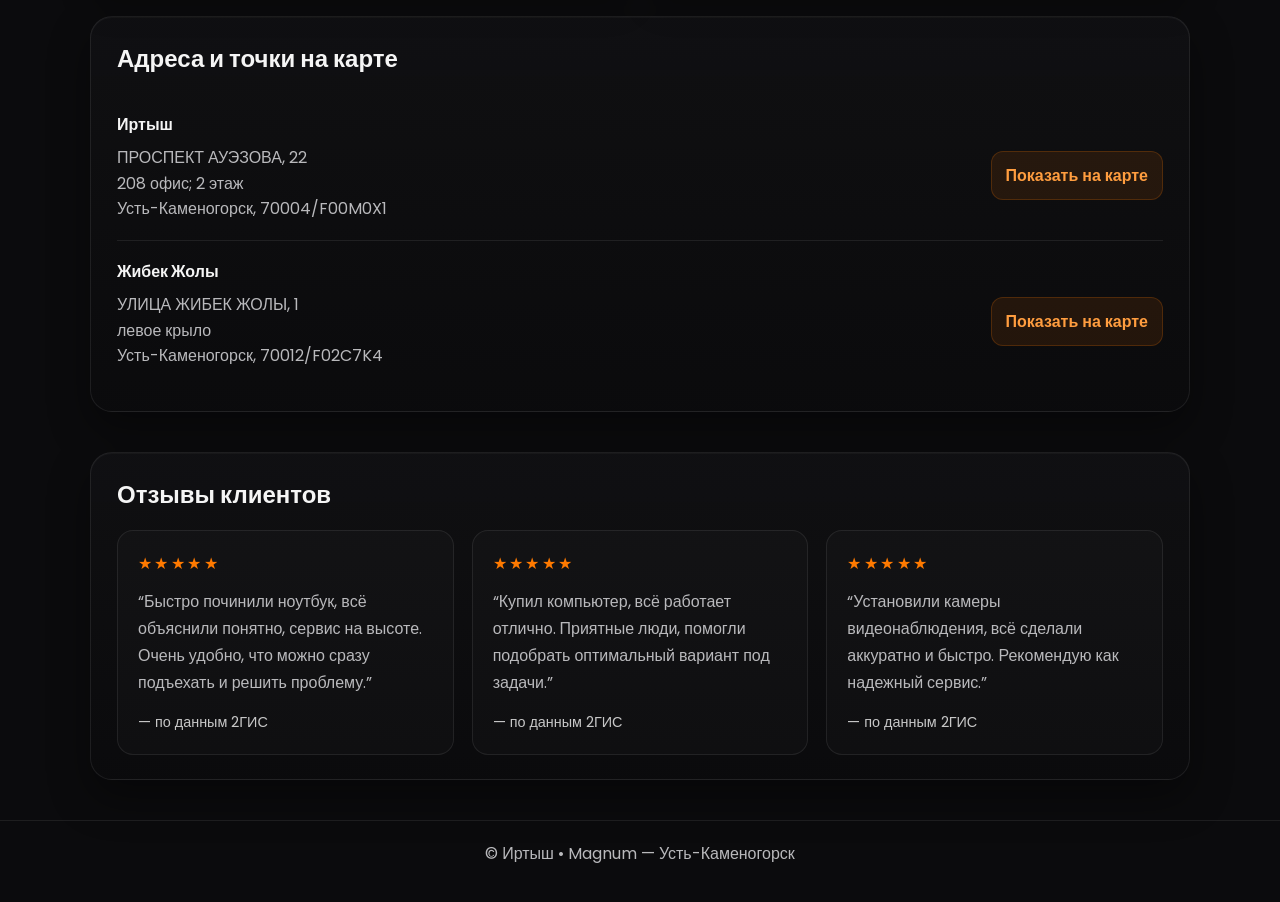
==== commit 1d531e6d: "Add files via upload" ====
--- a/index.html
+++ b/index.html
@@ -10,12 +10,19 @@
   <link rel="stylesheet" href="styles.css">
 </head>
 <body>
+  <div class="ambient-backdrop" aria-hidden="true">
+    <span class="ambient blob-one"></span>
+    <span class="ambient blob-two"></span>
+    <span class="ambient blob-three"></span>
+    <span class="ambient glow-line glow-line-one"></span>
+    <span class="ambient glow-line glow-line-two"></span>
+  </div>
   <header class="topbar">
     <div class="container nav">
       <button class="mobile-menu-toggle" type="button" aria-label="Открыть меню" aria-expanded="false">
-        <span></span>
-        <span></span>
-        <span></span>
+        <span class="bar"></span>
+        <span class="bar"></span>
+        <span class="bar"></span>
       </button>
       <div class="brand">KompOff</div>
       <nav class="main-nav" aria-label="Основная навигация">
@@ -31,6 +38,11 @@
 
     <div class="mobile-menu-backdrop" id="mobileMenuBackdrop"></div>
     <div class="mobile-menu-panel" id="mobileMenu">
+      <button class="mobile-menu-close" type="button" aria-label="Закрыть меню">
+        <svg viewBox="0 0 24 24" aria-hidden="true">
+          <path d="M15 18L9 12L15 6"/>
+        </svg>
+      </button>
       <nav class="mobile-menu-nav" aria-label="Мобильная навигация">
         <a href="#about">О нас</a>
         <a href="#laptops">Ноутбуки</a>
@@ -202,7 +214,10 @@
       </div>
 
       <div class="product-grid product-grid-computers">
-        <article class="product-card product-card-text-only">
+        <article class="product-card">
+          <div class="product-image">
+            <img class="product-photo" src="assets/457.png" alt="Компьютер под заказ">
+          </div>
           <div class="product-meta">
             <p class="product-label">Компьютер</p>
             <h3>Под заказ</h3>
@@ -214,7 +229,10 @@
           </div>
         </article>
 
-        <article class="product-card product-card-text-only">
+        <article class="product-card">
+          <div class="product-image">
+            <img class="product-photo" src="assets/456.png" alt="Игровой компьютер с RTX 5050">
+          </div>
           <div class="product-meta">
             <p class="product-label">Компьютер</p>
             <h3>Игровой компьютер</h3>
--- a/styles.css
+++ b/styles.css
@@ -20,11 +20,94 @@
 }
 
 body {
+  position: relative;
+  isolation: isolate;
   background:
-    radial-gradient(circle at bottom, rgba(255,122,0,0.14), rgba(255,122,0,0.06) 20%, transparent 60%),
-    radial-gradient(circle at top, rgba(255,122,0,0.18), transparent 30%),
-    var(--bg);
+    radial-gradient(circle at 16% 12%, rgba(255,170,92,0.52), transparent 16%),
+    radial-gradient(circle at 78% 10%, rgba(255,131,47,0.42), transparent 20%),
+    radial-gradient(circle at 50% 80%, rgba(255,122,0,0.28), transparent 24%),
+    radial-gradient(circle at 50% 100%, rgba(255,168,80,0.18), transparent 36%),
+    linear-gradient(180deg, #040405 0%, #09090c 28%, #050507 100%);
   background-attachment: fixed;
+}
+
+.ambient-backdrop {
+  position: fixed;
+  inset: 0;
+  pointer-events: none;
+  overflow: hidden;
+  z-index: 0;
+}
+
+.ambient {
+  position: absolute;
+  display: block;
+  filter: blur(42px);
+  opacity: 0.92;
+}
+
+.blob-one {
+  left: -12vw;
+  top: 2vh;
+  width: 44vw;
+  height: 44vw;
+  max-width: 700px;
+  max-height: 700px;
+  border-radius: 39% 61% 53% 47% / 48% 40% 60% 52%;
+  background: radial-gradient(circle at 30% 30%, rgba(255, 210, 160, 0.7), rgba(255, 142, 57, 0.52) 26%, rgba(255, 92, 0, 0.12) 64%, transparent 78%);
+  transform: rotate(-18deg);
+}
+
+.blob-two {
+  right: -12vw;
+  top: 16vh;
+  width: 38vw;
+  height: 38vw;
+  max-width: 640px;
+  max-height: 640px;
+  border-radius: 58% 42% 46% 54% / 52% 58% 42% 48%;
+  background: radial-gradient(circle at 40% 40%, rgba(255, 200, 130, 0.7), rgba(255, 133, 48, 0.48) 24%, rgba(255, 101, 17, 0.1) 62%, transparent 78%);
+  transform: rotate(20deg);
+}
+
+.blob-three {
+  left: 20vw;
+  bottom: -12vh;
+  width: 52vw;
+  height: 28vw;
+  max-width: 760px;
+  max-height: 420px;
+  border-radius: 45% 55% 58% 42% / 60% 38% 62% 40%;
+  background: radial-gradient(circle at 50% 50%, rgba(255, 178, 108, 0.58), rgba(255, 124, 44, 0.38) 28%, rgba(255, 104, 17, 0.08) 60%, transparent 76%);
+  transform: rotate(10deg);
+}
+
+.glow-line {
+  position: absolute;
+  height: 2px;
+  border-radius: 999px;
+  background: linear-gradient(90deg, transparent, rgba(255,166,84,0.95), rgba(255,128,40,0.75), transparent);
+  box-shadow: 0 0 18px rgba(255, 143, 42, 0.8);
+}
+
+.glow-line-one {
+  left: 8vw;
+  top: 52vh;
+  width: 34vw;
+  transform: rotate(18deg);
+}
+
+.glow-line-two {
+  right: 12vw;
+  top: 42vh;
+  width: 28vw;
+  transform: rotate(-16deg);
+}
+
+main,
+.footer {
+  position: relative;
+  z-index: 1;
 }
 
 .container {
@@ -105,15 +188,34 @@
   cursor: pointer;
   padding: 9px 10px;
   margin-right: auto;
-}
-
-.mobile-menu-toggle span {
+  transition: transform 0.2s ease, border-color 0.2s ease, background 0.2s ease;
+}
+
+.mobile-menu-toggle .bar {
   display: block;
   width: 100%;
   height: 2px;
   border-radius: 999px;
   background: var(--text);
   margin: 5px 0;
+  transition: transform 0.25s ease, opacity 0.2s ease;
+}
+
+.mobile-menu-toggle.is-open {
+  background: rgba(255, 122, 0, 0.08);
+  border-color: rgba(255,122,0,0.28);
+}
+
+.mobile-menu-toggle.is-open .bar:nth-child(1) {
+  transform: translateY(7px) rotate(45deg);
+}
+
+.mobile-menu-toggle.is-open .bar:nth-child(2) {
+  opacity: 0;
+}
+
+.mobile-menu-toggle.is-open .bar:nth-child(3) {
+  transform: translateY(-7px) rotate(-45deg);
 }
 
 .mobile-menu-backdrop {
@@ -150,6 +252,42 @@
   transform: translateX(0);
 }
 
+.mobile-menu-close {
+  position: absolute;
+  top: 18px;
+  left: 18px;
+  width: 42px;
+  height: 42px;
+  display: flex;
+  align-items: center;
+  justify-content: center;
+  border: 1px solid var(--line);
+  border-radius: 12px;
+  background: rgba(255,255,255,0.02);
+  color: var(--text);
+  cursor: pointer;
+  opacity: 0;
+  pointer-events: none;
+  transform: translateX(-12px);
+  transition: opacity 0.2s ease, transform 0.2s ease, border-color 0.2s ease;
+}
+
+.mobile-menu-panel.is-open .mobile-menu-close {
+  opacity: 1;
+  pointer-events: auto;
+  transform: translateX(0);
+}
+
+.mobile-menu-close svg {
+  width: 18px;
+  height: 18px;
+  stroke: currentColor;
+  fill: none;
+  stroke-width: 2.5;
+  stroke-linecap: round;
+  stroke-linejoin: round;
+}
+
 .mobile-menu-nav {
   display: flex;
   flex-direction: column;
@@ -204,10 +342,10 @@
 }
 
 .card {
-  background: linear-gradient(180deg, rgba(255,255,255,0.02), rgba(255,255,255,0.01));
-  border: 1px solid var(--line);
+  background: linear-gradient(180deg, rgba(17,17,19,0.92), rgba(11,11,13,0.96));
+  border: 1px solid rgba(255,255,255,0.08);
   border-radius: 22px;
-  box-shadow: 0 18px 40px rgba(0,0,0,0.18);
+  box-shadow: 0 18px 40px rgba(0,0,0,0.38), inset 0 1px 0 rgba(255,255,255,0.03);
 }
 
 .hero {
@@ -258,10 +396,11 @@
 
 .panel-box {
   width: 100%;
-  background: linear-gradient(180deg, var(--panel), var(--panel-2));
-  border: 1px solid var(--line);
+  background: linear-gradient(180deg, rgba(18,18,22,0.96), rgba(10,10,12,0.98));
+  border: 1px solid rgba(255,255,255,0.08);
   border-radius: 18px;
   padding: 24px;
+  box-shadow: inset 0 1px 0 rgba(255,255,255,0.04);
 }
 
 .panel-box.split{display:flex;gap:16px;align-items:flex-start}
@@ -359,11 +498,11 @@
   display: flex;
   flex-direction: column;
   height: 100%;
-  background: linear-gradient(180deg, rgba(255,255,255,0.02), rgba(255,255,255,0.01));
-  border: 1px solid var(--line);
+  background: linear-gradient(180deg, rgba(15,15,18,0.96), rgba(10,10,12,0.98));
+  border: 1px solid rgba(255,255,255,0.08);
   border-radius: 20px;
   overflow: hidden;
-  box-shadow: 0 15px 30px rgba(0,0,0,0.14);
+  box-shadow: 0 15px 30px rgba(0,0,0,0.25), inset 0 1px 0 rgba(255,255,255,0.04);
 }
 
 .product-card-text-only .product-meta {
@@ -371,24 +510,26 @@
 }
 
 .product-image {
-  height: 220px;
+  height: 240px;
   display: flex;
   align-items: center;
   justify-content: center;
   border-bottom: 1px solid var(--line);
-  background: linear-gradient(135deg, rgba(255,122,0,0.14), rgba(255,255,255,0.04));
+  background: linear-gradient(135deg, rgba(255,122,0,0.12), rgba(255,255,255,0.03));
   overflow: hidden;
-  padding: 10px;
+  padding: 0;
 }
 
 .product-photo {
   display: block;
   width: 100%;
   height: 100%;
-  object-fit: contain;
+  object-fit: cover;
   object-position: center;
-  transform: scale(0.9);
+  transform: scale(1.02);
   transform-origin: center;
+  filter: contrast(1.08) saturate(1.05) brightness(1.02);
+  image-rendering: auto;
 }
 
 .gallery-empty {
